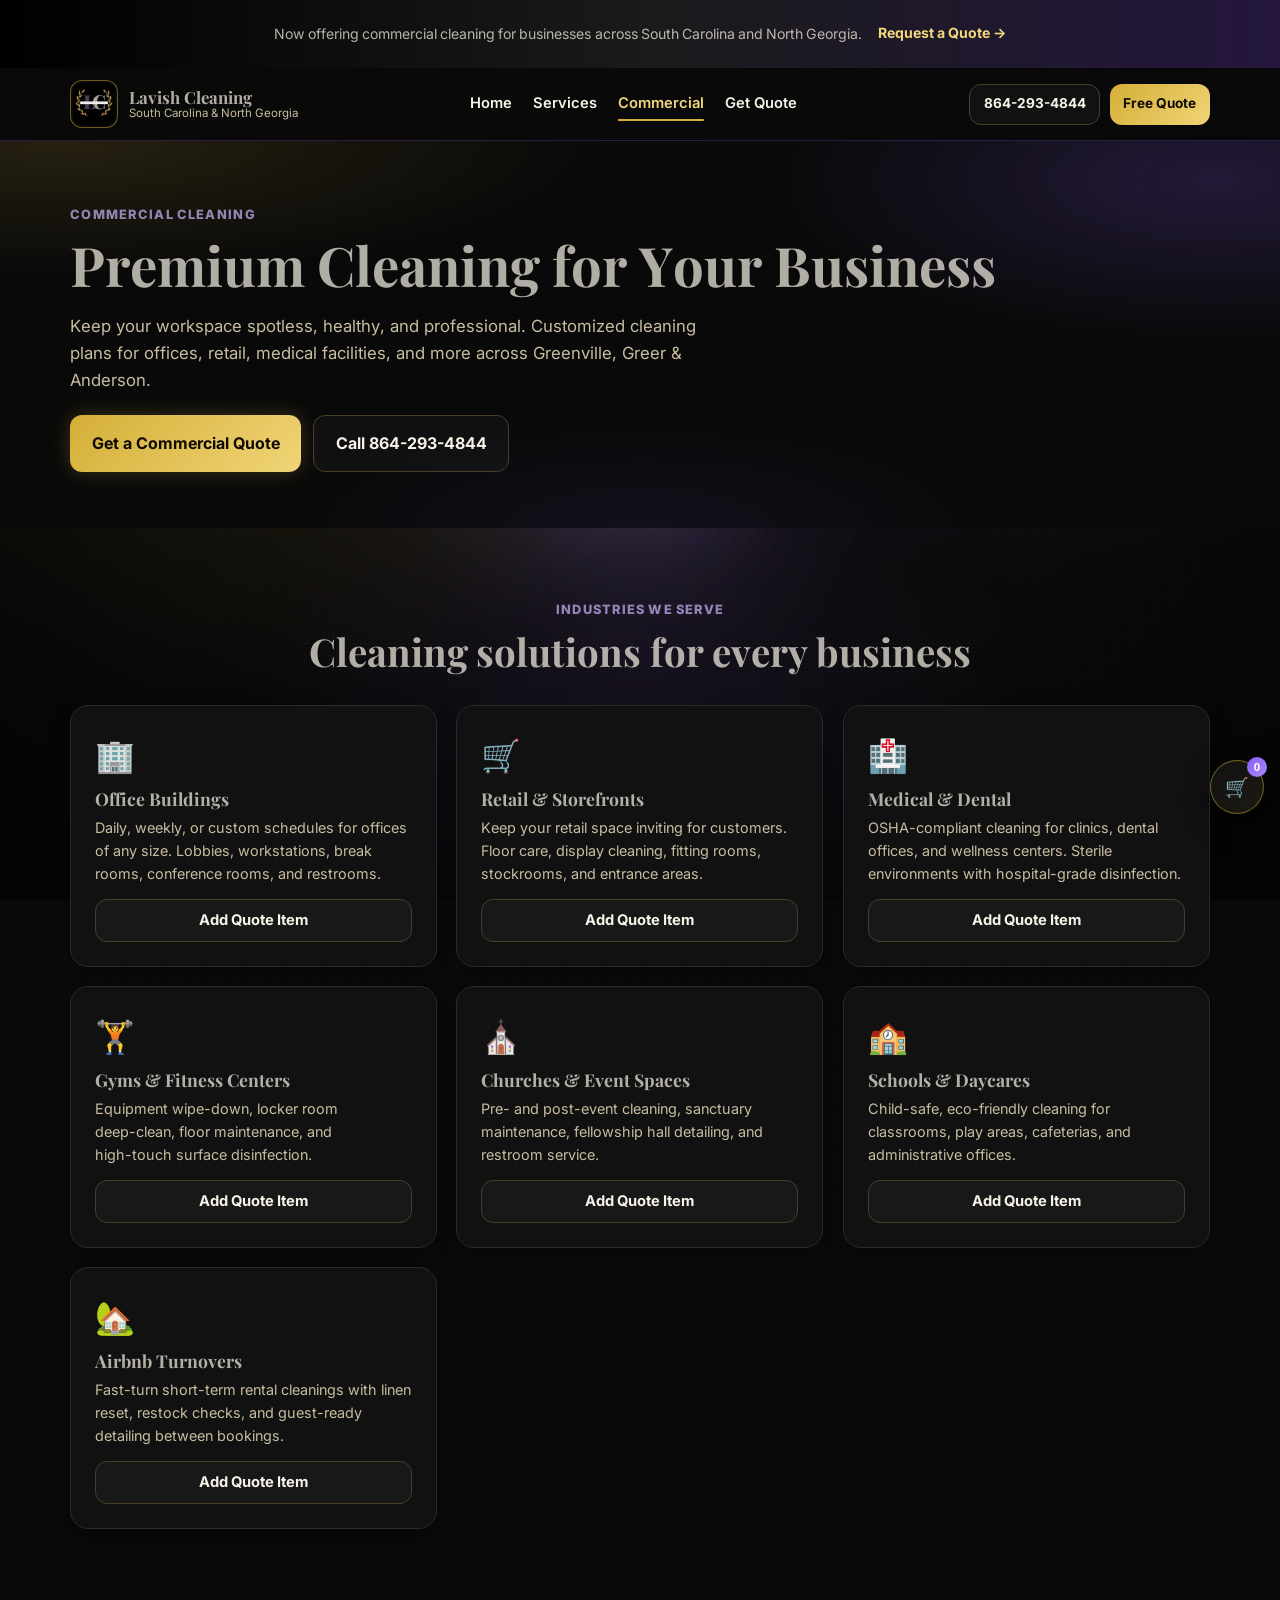
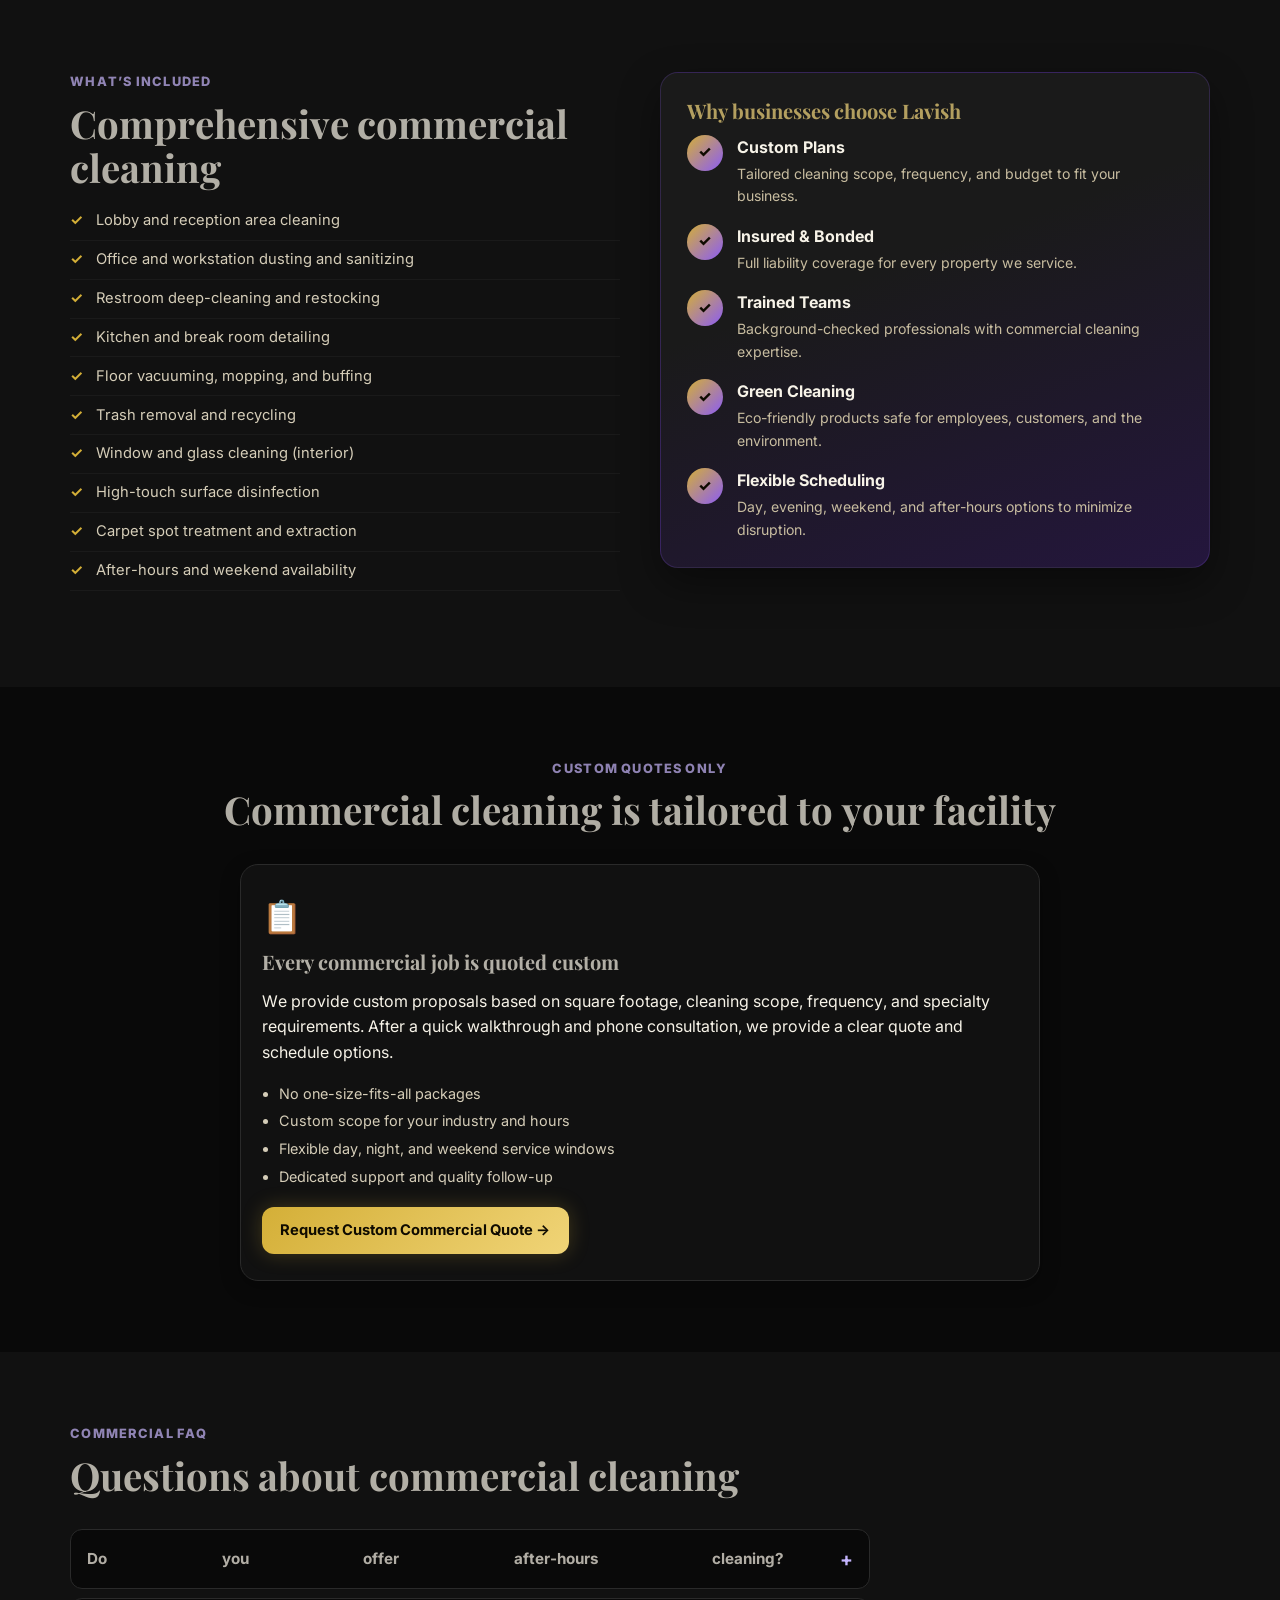
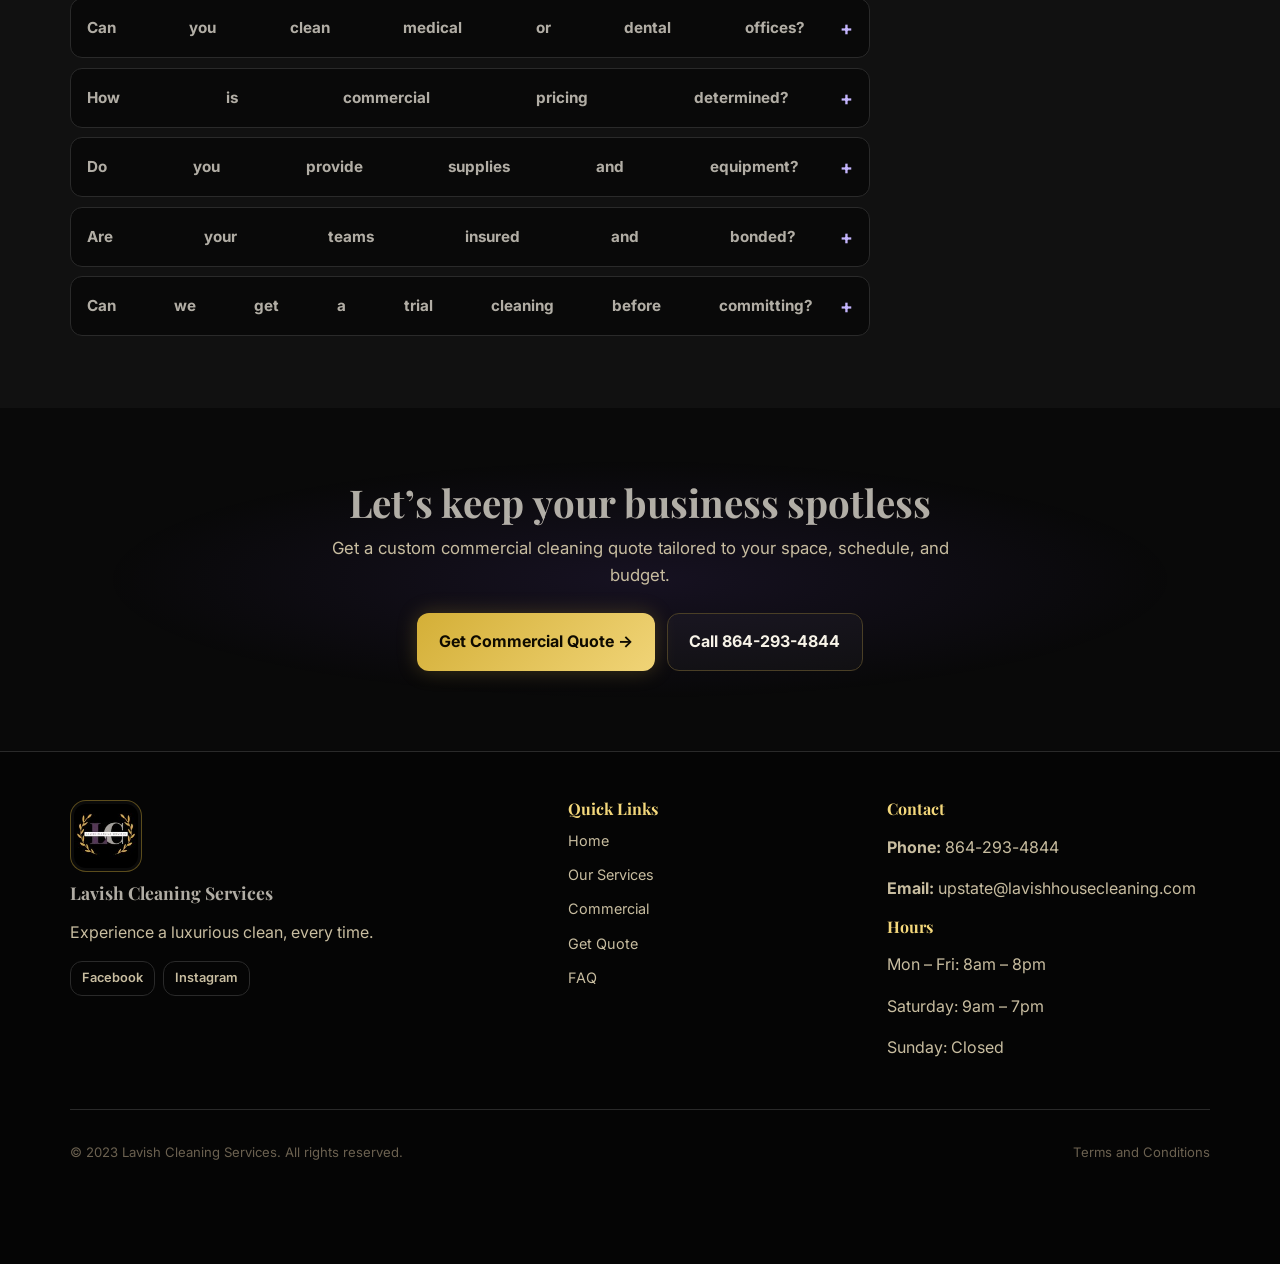
==== commercial.html @ 02593304 "Initial commit - Lavish Cleaning Services website Made-with: Cursor" ====
<!DOCTYPE html>
<html lang="en">
  <head>
    <meta charset="UTF-8" />
    <meta name="viewport" content="width=device-width, initial-scale=1.0" />
    <title>Commercial Cleaning | Lavish Cleaning Services</title>
    <meta name="description" content="Professional commercial cleaning services in South Carolina and North Georgia. Offices, retail, medical facilities, gyms, churches, and more with custom quotes." />
    <meta name="theme-color" content="#090909" />
    <link rel="preconnect" href="https://fonts.googleapis.com" />
    <link rel="preconnect" href="https://fonts.gstatic.com" crossorigin />
    <link href="https://fonts.googleapis.com/css2?family=Playfair+Display:wght@600;700;800&family=Inter:wght@400;500;600;700;800&display=swap" rel="stylesheet" />
    <link rel="stylesheet" href="./styles.css" />
  </head>
  <body>
    <!-- Announcement -->
    <div class="announcement">
      <p>Now offering <strong>commercial cleaning</strong> for businesses across South Carolina and North Georgia.</p>
      <a href="./quote.html">Request a Quote &rarr;</a>
    </div>

    <!-- Header -->
    <header class="header" id="top">
      <div class="container nav-wrap">
        <a class="brand" href="./index.html">
          <img class="brand-logo" src="./assets/logo.png" alt="Lavish Cleaning Services logo" width="48" height="48" />
          <span class="brand-text"><strong>Lavish Cleaning</strong><small>South Carolina &amp; North Georgia</small></span>
        </a>
        <nav class="nav" id="mainNav">
          <a href="./index.html">Home</a>
          <a href="./services.html">Services</a>
          <a href="./commercial.html" class="nav-active">Commercial</a>
          <a href="./quote.html">Get Quote</a>
        </nav>
        <div class="nav-cta">
          <a class="btn btn-ghost btn-sm" href="tel:+18642934844">864-293-4844</a>
          <a class="btn btn-solid btn-sm" href="./quote.html">Free Quote</a>
        </div>
        <button class="hamburger" id="hamburger" aria-label="Open menu"><span></span><span></span><span></span></button>
      </div>
    </header>

    <main>
      <!-- PAGE HERO -->
      <section class="page-hero">
        <div class="hero-bg-glow"></div>
        <div class="container reveal reveal-left">
          <p class="eyebrow">Commercial Cleaning</p>
          <h1>Premium Cleaning for Your <span class="text-gold">Business</span></h1>
          <p class="subcopy">Keep your workspace spotless, healthy, and professional. Customized cleaning plans for offices, retail, medical facilities, and more across Greenville, Greer &amp; Anderson.</p>
          <div class="hero-actions">
            <a class="btn btn-xl btn-solid btn-glow" href="./quote.html">Get a Commercial Quote</a>
            <a class="btn btn-xl btn-ghost" href="tel:+18642934844">Call 864-293-4844</a>
          </div>
        </div>
      </section>

      <!-- INDUSTRIES -->
      <section class="section">
        <div class="container">
          <div class="section-head reveal" style="text-align:center;">
            <p class="eyebrow">Industries We Serve</p>
            <h2>Cleaning solutions for every business</h2>
          </div>
          <div class="commercial-grid">
            <article class="commercial-card reveal">
              <div class="card-icon">&#127970;</div>
              <h3>Office Buildings</h3>
              <p>Daily, weekly, or custom schedules for offices of any size. Lobbies, workstations, break rooms, conference rooms, and restrooms.</p>
              <button class="btn btn-ghost cart-add-btn" type="button" data-cart-id="comm-office" data-cart-name="Commercial - Office Building Quote" data-cart-price="0">Add Quote Item</button>
            </article>
            <article class="commercial-card reveal reveal-delay-1">
              <div class="card-icon">&#128722;</div>
              <h3>Retail &amp; Storefronts</h3>
              <p>Keep your retail space inviting for customers. Floor care, display cleaning, fitting rooms, stockrooms, and entrance areas.</p>
              <button class="btn btn-ghost cart-add-btn" type="button" data-cart-id="comm-retail" data-cart-name="Commercial - Retail Storefront Quote" data-cart-price="0">Add Quote Item</button>
            </article>
            <article class="commercial-card reveal reveal-delay-2">
              <div class="card-icon">&#127973;</div>
              <h3>Medical &amp; Dental</h3>
              <p>OSHA-compliant cleaning for clinics, dental offices, and wellness centers. Sterile environments with hospital-grade disinfection.</p>
              <button class="btn btn-ghost cart-add-btn" type="button" data-cart-id="comm-medical" data-cart-name="Commercial - Medical/Dental Quote" data-cart-price="0">Add Quote Item</button>
            </article>
            <article class="commercial-card reveal">
              <div class="card-icon">&#127947;</div>
              <h3>Gyms &amp; Fitness Centers</h3>
              <p>Equipment wipe-down, locker room deep-clean, floor maintenance, and high-touch surface disinfection.</p>
              <button class="btn btn-ghost cart-add-btn" type="button" data-cart-id="comm-gym" data-cart-name="Commercial - Gym/Fitness Quote" data-cart-price="0">Add Quote Item</button>
            </article>
            <article class="commercial-card reveal reveal-delay-1">
              <div class="card-icon">&#9962;</div>
              <h3>Churches &amp; Event Spaces</h3>
              <p>Pre- and post-event cleaning, sanctuary maintenance, fellowship hall detailing, and restroom service.</p>
              <button class="btn btn-ghost cart-add-btn" type="button" data-cart-id="comm-church" data-cart-name="Commercial - Church/Event Quote" data-cart-price="0">Add Quote Item</button>
            </article>
            <article class="commercial-card reveal reveal-delay-2">
              <div class="card-icon">&#127979;</div>
              <h3>Schools &amp; Daycares</h3>
              <p>Child-safe, eco-friendly cleaning for classrooms, play areas, cafeterias, and administrative offices.</p>
              <button class="btn btn-ghost cart-add-btn" type="button" data-cart-id="comm-school" data-cart-name="Commercial - School/Daycare Quote" data-cart-price="0">Add Quote Item</button>
            </article>
            <article class="commercial-card reveal">
              <div class="card-icon">&#127969;</div>
              <h3>Airbnb Turnovers</h3>
              <p>Fast-turn short-term rental cleanings with linen reset, restock checks, and guest-ready detailing between bookings.</p>
              <button class="btn btn-ghost cart-add-btn" type="button" data-cart-id="comm-airbnb" data-cart-name="Commercial - Airbnb Turnover Quote" data-cart-price="0">Add Quote Item</button>
            </article>
          </div>
        </div>
      </section>

      <!-- WHAT'S INCLUDED -->
      <section class="section split">
        <div class="container split-grid">
          <div class="reveal reveal-left">
            <p class="eyebrow">What&rsquo;s Included</p>
            <h2>Comprehensive <span class="text-gold">commercial</span> cleaning</h2>
            <ul class="detail-list">
              <li>Lobby and reception area cleaning</li>
              <li>Office and workstation dusting and sanitizing</li>
              <li>Restroom deep-cleaning and restocking</li>
              <li>Kitchen and break room detailing</li>
              <li>Floor vacuuming, mopping, and buffing</li>
              <li>Trash removal and recycling</li>
              <li>Window and glass cleaning (interior)</li>
              <li>High-touch surface disinfection</li>
              <li>Carpet spot treatment and extraction</li>
              <li>After-hours and weekend availability</li>
            </ul>
          </div>
          <div class="panel reveal reveal-right reveal-delay-2">
            <h3>Why businesses choose Lavish</h3>
            <div class="steps">
              <div class="step">
                <span class="step-num">&#10003;</span>
                <div><strong>Custom Plans</strong><p>Tailored cleaning scope, frequency, and budget to fit your business.</p></div>
              </div>
              <div class="step">
                <span class="step-num">&#10003;</span>
                <div><strong>Insured &amp; Bonded</strong><p>Full liability coverage for every property we service.</p></div>
              </div>
              <div class="step">
                <span class="step-num">&#10003;</span>
                <div><strong>Trained Teams</strong><p>Background-checked professionals with commercial cleaning expertise.</p></div>
              </div>
              <div class="step">
                <span class="step-num">&#10003;</span>
                <div><strong>Green Cleaning</strong><p>Eco-friendly products safe for employees, customers, and the environment.</p></div>
              </div>
              <div class="step">
                <span class="step-num">&#10003;</span>
                <div><strong>Flexible Scheduling</strong><p>Day, evening, weekend, and after-hours options to minimize disruption.</p></div>
              </div>
            </div>
          </div>
        </div>
      </section>

      <!-- CUSTOM QUOTE -->
      <section class="section">
        <div class="container">
          <div class="section-head reveal" style="text-align:center;">
            <p class="eyebrow">Custom Quotes Only</p>
            <h2>Commercial cleaning is tailored to your facility</h2>
          </div>
          <div class="service-card reveal reveal-scale" style="max-width:800px; margin:0 auto;">
            <div class="card-icon">&#128203;</div>
            <h3>Every commercial job is quoted custom</h3>
            <p>
              We provide custom proposals based on square footage, cleaning scope,
              frequency, and specialty requirements. After a quick walkthrough and
              phone consultation, we provide a clear quote and schedule options.
            </p>
            <ul>
              <li>No one-size-fits-all packages</li>
              <li>Custom scope for your industry and hours</li>
              <li>Flexible day, night, and weekend service windows</li>
              <li>Dedicated support and quality follow-up</li>
            </ul>
            <a href="./quote.html" class="btn btn-solid btn-glow">Request Custom Commercial Quote &rarr;</a>
          </div>
        </div>
      </section>

      <!-- FAQ -->
      <section class="section faq">
        <div class="container">
          <div class="section-head reveal">
            <p class="eyebrow">Commercial FAQ</p>
            <h2>Questions about commercial cleaning</h2>
          </div>
          <div class="faq-list">
            <details class="reveal"><summary>Do you offer after-hours cleaning?</summary><p>Yes. We offer evening, overnight, and weekend cleaning to minimize disruption to your business operations.</p></details>
            <details class="reveal"><summary>Can you clean medical or dental offices?</summary><p>Yes. Our teams are trained in OSHA-compliant cleaning protocols and use hospital-grade disinfectants for medical environments.</p></details>
            <details class="reveal"><summary>How is commercial pricing determined?</summary><p>Pricing is based on square footage, cleaning scope, frequency, and any specialty requirements. We provide a custom quote after a brief walkthrough and phone consultation.</p></details>
            <details class="reveal"><summary>Do you provide supplies and equipment?</summary><p>Yes. We bring all cleaning supplies, equipment, and products. We can also accommodate special product requests.</p></details>
            <details class="reveal"><summary>Are your teams insured and bonded?</summary><p>Yes. All team members are fully insured, bonded, and background-checked for your protection.</p></details>
            <details class="reveal"><summary>Can we get a trial cleaning before committing?</summary><p>Absolutely. We offer a one-time trial clean so you can experience our quality before signing a recurring contract.</p></details>
          </div>
        </div>
      </section>

      <!-- CTA -->
      <section class="section section-final-cta">
        <div class="container" style="text-align:center;">
          <div class="reveal">
            <h2>Let&rsquo;s keep your business <span class="text-gold">spotless</span></h2>
            <p class="subcopy" style="margin:0 auto 1.5rem;">Get a custom commercial cleaning quote tailored to your space, schedule, and budget.</p>
            <div class="hero-actions" style="justify-content:center;">
              <a class="btn btn-xl btn-solid btn-glow" href="./quote.html">Get Commercial Quote &rarr;</a>
              <a class="btn btn-xl btn-ghost" href="tel:+18642934844">Call 864-293-4844</a>
            </div>
          </div>
        </div>
      </section>
    </main>

    <!-- FOOTER -->
    <footer class="footer">
      <div class="container footer-grid">
        <div>
          <img class="footer-logo" src="./assets/logo.png" alt="Lavish Cleaning Services logo" width="72" height="72" />
          <h3>Lavish Cleaning Services</h3>
          <p>Experience a luxurious clean, every&nbsp;time.</p>
          <div class="footer-social"><a href="#">Facebook</a><a href="#">Instagram</a></div>
        </div>
        <div>
          <h4>Quick Links</h4>
          <nav class="footer-nav">
            <a href="./index.html">Home</a><a href="./services.html">Our Services</a><a href="./commercial.html">Commercial</a><a href="./quote.html">Get Quote</a><a href="./services.html#faq">FAQ</a>
          </nav>
        </div>
        <div>
          <h4>Contact</h4>
          <p><strong>Phone:</strong> <a href="tel:+18642934844">864-293-4844</a></p>
          <p><strong>Email:</strong> <a href="mailto:upstate@lavishhousecleaning.com">upstate@lavishhousecleaning.com</a></p>
          <h4>Hours</h4>
          <p>Mon &ndash; Fri: 8am &ndash; 8pm</p><p>Saturday: 9am &ndash; 7pm</p><p>Sunday: Closed</p>
        </div>
      </div>
      <div class="container footer-bottom">
        <p>&copy; 2023 Lavish Cleaning Services. All rights&nbsp;reserved.</p>
        <a href="#">Terms and Conditions</a>
      </div>
    </footer>

    <div class="mobile-cta">
      <a href="tel:+18642934844">&#128222; Call</a>
      <a href="./quote.html">Get Quote</a>
      <a href="./services.html">Services</a>
    </div>

    <script src="./script.js"></script>
  </body>
</html>
---- styles.css ----
/* ================================================
   LAVISH CLEANING SERVICES — Black / Gold / Purple
   ================================================ */

:root {
  --bg: #090909;
  --text: #f7f3e8;
  --muted: #c8bda0;
  --brand: #d4af37;
  --brand-dark: #b58f1f;
  --brand-light: #f3d77b;
  --purple: #8b5cf6;
  --purple-soft: #c4b5fd;
  --purple-deep: #24163d;
  --surface: #111111;
  --surface-2: #191919;
  --line: #2a2a2a;
  --success: #5bc27c;
  --radius: 18px;
  --radius-sm: 12px;
  --shadow: 0 16px 40px rgba(0, 0, 0, 0.4);
  --shadow-sm: 0 6px 20px rgba(0, 0, 0, 0.3);
  --font-display: "Playfair Display", Georgia, serif;
  --font-body: "Inter", "Segoe UI", Roboto, Arial, sans-serif;
  --transition: 0.35s cubic-bezier(0.25, 0.46, 0.45, 0.94);
}

/* ---- RESET ---- */
*, *::before, *::after { box-sizing: border-box; }
html { scroll-behavior: smooth; }
body { margin: 0; background: var(--bg); color: var(--text); font-family: var(--font-body); line-height: 1.6; overflow-x: hidden; }
a { color: inherit; text-decoration: none; }
img { max-width: 100%; display: block; }
ul, ol { margin: 0; }

.container { width: min(1140px, calc(100% - 2rem)); margin: 0 auto; }

/* ---- TYPOGRAPHY ---- */
h1, h2, h3, h4 { font-family: var(--font-display); line-height: 1.15; margin: 0 0 0.7rem; }
h1 { font-size: clamp(2rem, 4.5vw, 3.4rem); }
h2 { font-size: clamp(1.6rem, 3vw, 2.4rem); }
h3 { font-size: 1.25rem; }
h4 { font-size: 1rem; color: var(--brand-light); margin-bottom: 0.5rem; }
.text-gold { color: var(--brand); }

.eyebrow {
  text-transform: uppercase;
  letter-spacing: 0.1em;
  color: var(--purple-soft);
  font-family: var(--font-body);
  font-size: 0.8rem;
  font-weight: 800;
  margin: 0 0 0.5rem;
}

.subcopy { color: var(--muted); max-width: 58ch; margin-bottom: 1.3rem; font-size: 1.05rem; }

/* ---- PREMIUM LETTER HOVER GLOW ---- */
.glow-word { display: inline; white-space: nowrap; }
.glow-letter {
  --g: 0;
  display: inline-block;
  vertical-align: baseline;
  opacity: calc(0.84 + (var(--g) * 0.22));
  transform: translateY(calc(var(--g) * -2px)) scale(calc(1 + (var(--g) * 0.04)));
  color: color-mix(in srgb, currentColor calc(82% - (var(--g) * 18%)), var(--brand-light) calc(var(--g) * 62%));
  text-shadow:
    0 0 calc(var(--g) * 14px) rgba(243, 215, 123, calc(0.12 + (var(--g) * 0.3))),
    0 0 calc(var(--g) * 26px) rgba(139, 92, 246, calc(0.04 + (var(--g) * 0.18)));
  transition: transform .025s linear, opacity .025s linear, text-shadow .03s linear, color .03s linear;
  will-change: transform, opacity, color;
}
.glow-letter-space { width: 0.22em; min-width: 0.14em; display: inline-block; }
[data-glow-ready="1"] { overflow-wrap: break-word; word-break: normal; }

/* ---- TEXT HOVER COLOR SWEEP (Cntrl-X style) ---- */
.text-hover-fade {
  transition: color .06s ease, text-shadow .06s ease;
}
.text-fade-word { display: inline; white-space: nowrap; }
.text-fade-letter {
  display: inline-block;
  transition: color .06s ease, text-shadow .06s ease;
  transition-delay: calc(var(--letter-index, 0) * 0.005s);
}
.text-hover-fade:hover,
.text-hover-fade:hover .text-fade-letter,
.text-hover-fade:hover .glow-letter {
  color: var(--brand-light);
  text-shadow: 0 0 14px rgba(243, 215, 123, 0.3);
}

/* ---- SCROLL REVEAL — OFF+BRAND SLIDING STYLE ---- */
.reveal {
  opacity: 1;
  transform: none;
  transition:
    opacity 0.9s cubic-bezier(0.16, 1, 0.3, 1),
    transform 0.9s cubic-bezier(0.16, 1, 0.3, 1),
    filter 0.9s cubic-bezier(0.16, 1, 0.3, 1);
}
body.anim-ready .reveal {
  opacity: 0;
  transform: translateY(60px);
  filter: blur(4px);
}
body.anim-ready .reveal.visible {
  opacity: 1;
  transform: none;
  filter: blur(0);
}

body.anim-ready .reveal-left {
  transform: translateX(-80px) translateY(0);
}
body.anim-ready .reveal-left.visible {
  transform: none;
}

body.anim-ready .reveal-right {
  transform: translateX(80px) translateY(0);
}
body.anim-ready .reveal-right.visible {
  transform: none;
}

body.anim-ready .reveal-scale {
  transform: scale(0.88);
}
body.anim-ready .reveal-scale.visible {
  transform: none;
}

body.anim-ready .reveal-clip {
  clip-path: inset(0 100% 0 0);
  transform: none;
  opacity: 1;
  filter: none;
}
body.anim-ready .reveal-clip.visible {
  clip-path: inset(0 0 0 0);
}

.reveal-delay-1 { transition-delay: 0.12s; }
.reveal-delay-2 { transition-delay: 0.24s; }
.reveal-delay-3 { transition-delay: 0.36s; }
.reveal-delay-4 { transition-delay: 0.48s; }
.reveal-delay-5 { transition-delay: 0.6s; }

/* ---- CINEMATIC LOADING + TRANSITION ---- */
body.site-loading {
  overflow: hidden;
}

.site-loading-overlay,
.site-transition-overlay {
  position: fixed;
  inset: 0;
  z-index: 120;
  background:
    radial-gradient(circle at 20% 20%, rgba(212, 175, 55, 0.18), transparent 45%),
    radial-gradient(circle at 80% 10%, rgba(139, 92, 246, 0.22), transparent 45%),
    #060606;
  display: grid;
  place-items: center;
  opacity: 1;
  transition: opacity 0.5s ease, transform 0.5s ease;
}

.logo-morph-overlay {
  position: fixed;
  inset: 0;
  z-index: 130;
  pointer-events: none;
  background:
    radial-gradient(circle at 50% 45%, rgba(212, 175, 55, 0.16), transparent 44%),
    radial-gradient(circle at 52% 53%, rgba(139, 92, 246, 0.16), transparent 52%);
  opacity: 1;
  transition: opacity 0.4s ease;
}

.logo-morph-overlay.is-done {
  opacity: 0;
}

.logo-morph-logo {
  position: fixed;
  left: 50%;
  top: 50%;
  width: 130px;
  height: 130px;
  border-radius: 20px;
  border: 1px solid rgba(212, 175, 55, 0.65);
  background: #070707;
  box-shadow:
    0 0 0 1px rgba(196, 181, 253, 0.18),
    0 22px 60px rgba(0, 0, 0, 0.65),
    0 0 36px rgba(212, 175, 55, 0.32);
  transform: translate(-50%, -50%) scale(1.55) rotate(-14deg);
  transition:
    left 0.9s cubic-bezier(0.2, 0.8, 0.2, 1),
    top 0.9s cubic-bezier(0.2, 0.8, 0.2, 1),
    width 0.9s cubic-bezier(0.2, 0.8, 0.2, 1),
    height 0.9s cubic-bezier(0.2, 0.8, 0.2, 1),
    border-radius 0.9s cubic-bezier(0.2, 0.8, 0.2, 1),
    transform 0.9s cubic-bezier(0.2, 0.8, 0.2, 1),
    box-shadow 0.9s ease;
}

.logo-morph-logo.is-morphing {
  transform: translate(-50%, -50%) scale(1) rotate(0deg);
  box-shadow: 0 4px 16px rgba(0, 0, 0, 0.35);
}

.site-loading-overlay.is-fading,
.site-transition-overlay.is-fading {
  opacity: 0;
  transform: scale(1.02);
}

.site-loader-card {
  width: min(520px, calc(100% - 2rem));
  padding: 1.4rem;
  border: 1px solid rgba(212, 175, 55, 0.3);
  border-radius: 16px;
  background: rgba(12, 12, 12, 0.8);
  box-shadow: 0 16px 40px rgba(0, 0, 0, 0.5);
  text-align: center;
}

.site-loader-title {
  margin: 0 0 0.45rem;
  font-family: var(--font-display);
  color: var(--brand-light);
  font-size: clamp(1.35rem, 3.5vw, 2rem);
}

.site-loader-sub {
  margin: 0 0 0.9rem;
  color: var(--muted);
  font-size: 0.9rem;
}

.site-loader-bar {
  width: 100%;
  height: 7px;
  border-radius: 999px;
  background: rgba(255, 255, 255, 0.08);
  overflow: hidden;
}

.site-loader-fill {
  width: 36%;
  height: 100%;
  border-radius: 999px;
  background: linear-gradient(90deg, var(--brand), var(--purple-soft), var(--brand));
  background-size: 200% 100%;
  animation: site-loader-run 1.2s linear infinite;
}

@keyframes site-loader-run {
  0% { transform: translateX(-40%); background-position: 0% 0; }
  100% { transform: translateX(220%); background-position: 100% 0; }
}

/* ---- SHIMMER EFFECT ---- */
@keyframes shimmer {
  0% { background-position: -200% 0; }
  100% { background-position: 200% 0; }
}

/* ---- ANNOUNCEMENT BAR ---- */
.announcement {
  background: linear-gradient(90deg, #000, #1a1a1a 50%, var(--purple-deep));
  color: var(--text);
  display: flex; align-items: center; justify-content: center; gap: 1rem;
  text-align: center; padding: 0.55rem 1rem; font-size: 0.88rem;
}
.announcement a {
  color: var(--brand-light);
  font-weight: 700;
  border-bottom: 1px solid transparent;
  transition: border-color 0.2s;
}
.announcement a:hover { border-color: var(--brand-light); }

/* ---- HEADER / NAV ---- */
.header {
  position: sticky; top: 0; z-index: 50;
  background: rgba(9, 9, 9, 0.92);
  backdrop-filter: blur(14px);
  border-bottom: 1px solid rgba(139, 92, 246, 0.25);
  transition: box-shadow 0.3s;
}
.header.scrolled { box-shadow: 0 4px 30px rgba(0, 0, 0, 0.5); }

.nav-wrap {
  min-height: 72px;
  display: flex; align-items: center; justify-content: space-between; gap: 1rem;
}

.brand { display: flex; align-items: center; gap: 0.7rem; }
.brand-logo {
  width: 48px; height: 48px; border-radius: 12px; object-fit: cover;
  border: 1px solid rgba(212, 175, 55, 0.5); background: #0a0a0a; padding: 2px;
  transition: transform 0.3s, box-shadow 0.3s;
}
.brand:hover .brand-logo {
  transform: scale(1.05);
  box-shadow: 0 0 16px rgba(212, 175, 55, 0.35);
}
.brand-text { display: grid; line-height: 1.15; }
.brand-text strong { font-family: var(--font-display); font-size: 1.05rem; }
.brand-text small { color: var(--muted); font-size: 0.72rem; }

.nav { display: flex; gap: 1.3rem; font-weight: 600; font-size: 0.92rem; }
.nav a { position: relative; padding: 0.2rem 0; }
.nav a::after {
  content: ""; position: absolute; bottom: -2px; left: 0; width: 0; height: 2px;
  background: var(--purple); border-radius: 2px; transition: width 0.3s;
}
.nav a:hover { color: var(--purple-soft); }
.nav a:hover::after { width: 100%; }

.nav-cta { display: flex; gap: 0.6rem; }

.hamburger {
  display: none; background: none; border: none; cursor: pointer;
  width: 32px; height: 24px; position: relative; z-index: 60;
}
.hamburger span {
  display: block; width: 100%; height: 2px; background: var(--text);
  border-radius: 2px; position: absolute; left: 0; transition: 0.3s;
}
.hamburger span:nth-child(1) { top: 0; }
.hamburger span:nth-child(2) { top: 50%; transform: translateY(-50%); }
.hamburger span:nth-child(3) { bottom: 0; }
.hamburger.active span:nth-child(1) { top: 50%; transform: translateY(-50%) rotate(45deg); }
.hamburger.active span:nth-child(2) { opacity: 0; }
.hamburger.active span:nth-child(3) { bottom: 50%; transform: translateY(50%) rotate(-45deg); }

/* ---- BUTTONS ---- */
.btn {
  border: 1px solid transparent; border-radius: var(--radius-sm);
  padding: 0.72rem 1.15rem; display: inline-flex; align-items: center; justify-content: center;
  font-weight: 700; font-size: 0.92rem; transition: var(--transition); cursor: pointer;
  font-family: var(--font-body);
}
.btn:hover { transform: translateY(-2px); }
.btn:active { transform: translateY(0); }

.btn-solid {
  background: linear-gradient(135deg, var(--brand), #f0d477);
  color: #0f0b00;
  border: none;
}
.btn-solid:hover {
  background: linear-gradient(135deg, var(--brand-dark), var(--brand));
  box-shadow: 0 6px 24px rgba(212, 175, 55, 0.35);
}

.btn-ghost {
  border-color: #4a3f26;
  color: var(--text);
  background: rgba(255, 255, 255, 0.03);
}
.btn-ghost:hover {
  border-color: var(--purple);
  box-shadow: 0 0 0 3px rgba(139, 92, 246, 0.18);
  background: rgba(139, 92, 246, 0.06);
}

.btn-glow {
  box-shadow: 0 0 20px rgba(212, 175, 55, 0.25);
}
.btn-glow:hover {
  box-shadow: 0 0 32px rgba(212, 175, 55, 0.45);
}

.btn-sm { padding: 0.55rem 0.85rem; font-size: 0.85rem; }
.btn-xl { padding: 0.95rem 1.35rem; font-size: 1rem; }
.btn-lg { padding: 1rem 1.5rem; font-size: 1.05rem; }
.btn-block { width: 100%; }

/* ---- HERO ---- */
.hero {
  position: relative; padding: 5rem 0 3rem;
  background: var(--bg);
  overflow: hidden;
}
.hero-bg-glow {
  position: absolute; inset: 0; pointer-events: none;
  background:
    radial-gradient(ellipse 60% 50% at 5% 0%, rgba(212, 175, 55, 0.14) 0, transparent 70%),
    radial-gradient(ellipse 50% 60% at 95% 10%, rgba(139, 92, 246, 0.2) 0, transparent 70%),
    radial-gradient(ellipse 40% 40% at 50% 100%, rgba(139, 92, 246, 0.08) 0, transparent 70%);
}
.hero-grid {
  position: relative; z-index: 2;
  display: grid; grid-template-columns: 1.15fr 0.85fr; gap: 2rem; align-items: center;
}
.hero-actions { display: flex; gap: 0.75rem; flex-wrap: wrap; margin-bottom: 0.5rem; }

.hero-points {
  list-style: none; padding: 0; margin: 1.2rem 0 0;
  display: grid; grid-template-columns: 1fr 1fr; gap: 0.4rem 1.5rem;
}
.hero-points li {
  display: flex; align-items: center; gap: 0.45rem;
  color: #ddd5c0; font-size: 0.92rem;
}
.check-icon {
  color: var(--brand); font-weight: 700;
}

/* Hero card */
.hero-card {
  --rx: 0deg; --ry: 0deg; --lift: 0px; --sc: 1; --shine-x: 50%; --shine-y: 50%;
  background: rgba(17, 17, 17, 0.7);
  border: 1px solid rgba(139, 92, 246, 0.2);
  backdrop-filter: blur(12px);
  box-shadow: var(--shadow), 0 0 60px rgba(139, 92, 246, 0.08);
  border-radius: var(--radius); padding: 1.6rem;
  transform: perspective(1200px) translateY(var(--lift)) rotateX(var(--rx)) rotateY(var(--ry)) scale(var(--sc));
  transform-style: preserve-3d; will-change: transform;
  transition: transform .18s cubic-bezier(.2,.9,.2,1), box-shadow .25s ease, border-color .25s ease;
  position: relative; overflow: hidden;
}
.hero-card::after {
  content: ""; position: absolute; inset: -35%; pointer-events: none; opacity: 0;
  background: radial-gradient(circle at var(--shine-x) var(--shine-y), rgba(139,92,246,.14), rgba(243,215,123,.08) 28%, transparent 56%);
  transition: opacity .24s ease;
}
.hero-card:hover::after { opacity: 1; }
.hero-card:hover { --lift: -4px; --sc: 1.008; }
.hero-card h2 { font-size: 1.3rem; }
.hero-card p { color: var(--muted); margin: 0 0 1rem; }

.trust-grid {
  margin-top: 1.2rem; display: grid; grid-template-columns: 1fr 1fr; gap: 0.55rem;
}
.trust-grid article {
  --rx: 0deg; --ry: 0deg; --lift: 0px; --sc: 1; --shine-x: 50%; --shine-y: 50%;
  border-radius: var(--radius-sm); background: rgba(255, 255, 255, 0.04);
  border: 1px solid var(--line); padding: 0.7rem; text-align: center;
  transition: transform .18s cubic-bezier(.2,.9,.2,1), box-shadow .25s ease, border-color .25s ease;
  transform: perspective(1200px) translateY(var(--lift)) rotateX(var(--rx)) rotateY(var(--ry)) scale(var(--sc));
  transform-style: preserve-3d; will-change: transform;
  position: relative; overflow: hidden;
}
.trust-grid article::after {
  content: ""; position: absolute; inset: -35%; pointer-events: none; opacity: 0;
  background: radial-gradient(circle at var(--shine-x) var(--shine-y), rgba(212,175,55,.1), transparent 48%);
  transition: opacity .24s ease;
}
.trust-grid article:hover::after { opacity: 1; }
.trust-grid article:hover {
  --lift: -2px; --sc: 1.01;
  border-color: rgba(212, 175, 55, 0.4);
}
.trust-grid strong { display: block; font-size: 1.15rem; color: var(--brand-light); }
.trust-grid small { font-size: 0.7em; color: var(--muted); }
.trust-grid span { font-size: 0.82rem; color: var(--muted); }

/* Scroll hint */
.hero-scroll-hint {
  text-align: center; padding-top: 1.5rem;
  position: relative; z-index: 2;
}
@keyframes bounce-down {
  0%, 100% { transform: translateY(0); opacity: 0.6; }
  50% { transform: translateY(8px); opacity: 1; }
}
.scroll-arrow {
  display: inline-block; width: 24px; height: 24px;
  border-right: 2px solid var(--purple-soft); border-bottom: 2px solid var(--purple-soft);
  transform: rotate(45deg); animation: bounce-down 2s infinite;
}

/* ---- TRUST STRIP ---- */
.logo-strip {
  padding: 0.75rem 0; text-align: center; color: var(--muted);
  border-top: 1px solid var(--line); border-bottom: 1px solid var(--line);
  background: var(--surface); font-weight: 600; font-size: 0.9rem;
}
.logo-strip strong { color: var(--brand-light); }

/* ---- SECTIONS ---- */
.section { padding: 4.5rem 0; }
.section-head { margin-bottom: 2rem; }

/* ---- SERVICE CARDS ---- */
.card-grid {
  display: grid; grid-template-columns: repeat(3, minmax(0, 1fr)); gap: 1.2rem;
}
.service-card {
  --rx: 0deg; --ry: 0deg; --lift: 0px; --sc: 1; --shine-x: 50%; --shine-y: 50%;
  position: relative;
  background: var(--surface); border: 1px solid var(--line);
  border-radius: var(--radius); box-shadow: var(--shadow-sm);
  padding: 1.6rem 1.3rem;
  transition: transform .18s cubic-bezier(.2,.9,.2,1), box-shadow .25s ease, border-color .25s ease;
  overflow: hidden;
  transform: perspective(1200px) translateY(var(--lift)) rotateX(var(--rx)) rotateY(var(--ry)) scale(var(--sc));
  transform-style: preserve-3d; will-change: transform, box-shadow;
}
.service-card::before {
  content: ""; position: absolute; top: 0; left: 0; right: 0; height: 3px;
  background: linear-gradient(90deg, var(--brand), var(--purple));
  opacity: 0; transition: opacity 0.3s;
}
.service-card::after {
  content: ""; position: absolute; inset: -35%; pointer-events: none; opacity: 0;
  background: radial-gradient(circle at var(--shine-x) var(--shine-y), rgba(243,215,123,.16), rgba(196,181,253,.08) 22%, transparent 58%);
  transition: opacity .24s ease;
}
.service-card:hover::before { opacity: 1; }
.service-card:hover::after { opacity: 1; }
.service-card:hover {
  --lift: -6px; --sc: 1.014;
  border-color: rgba(139, 92, 246, 0.3);
  box-shadow: var(--shadow), 0 0 40px rgba(139, 92, 246, 0.1);
}

.card-badge {
  position: absolute; top: 1rem; right: -2rem;
  background: linear-gradient(135deg, var(--purple), #a78bfa);
  color: #fff; font-size: 0.72rem; font-weight: 800; text-transform: uppercase;
  padding: 0.3rem 2.5rem; transform: rotate(35deg);
  letter-spacing: 0.06em;
}

.card-icon { font-size: 2rem; margin-bottom: 0.5rem; }
.card-tagline { color: var(--muted); font-size: 0.88rem; margin: 0 0 0.4rem; font-style: italic; }

.price { font-size: 0.95rem; font-weight: 700; margin-bottom: 0.6rem; color: var(--muted); }
.price-value { font-size: 1.4rem; color: var(--brand-light); }

.service-card ul { padding-left: 1.1rem; margin: 0.6rem 0 1.2rem; }
.service-card li { margin-bottom: 0.3rem; color: #d5cdb8; font-size: 0.9rem; }

.featured {
  border-color: rgba(212, 175, 55, 0.4);
  box-shadow: var(--shadow), 0 0 0 1px rgba(139, 92, 246, 0.2);
}

/* ---- SPLIT / WHY US ---- */
.split { background: var(--surface); }
.split-grid {
  display: grid; grid-template-columns: 1fr 1fr; gap: 2.5rem; align-items: start;
}

.usp-grid { display: grid; gap: 1rem; margin-top: 1rem; }
.usp {
  display: flex; gap: 0.8rem; align-items: flex-start;
  padding: 0.8rem; border-radius: var(--radius-sm);
  background: rgba(255, 255, 255, 0.02); border: 1px solid transparent;
  transition: var(--transition);
}
.usp:hover {
  border-color: rgba(139, 92, 246, 0.25);
  background: rgba(139, 92, 246, 0.04);
}
.usp-icon { font-size: 1.5rem; flex-shrink: 0; margin-top: 0.15rem; }
.usp strong { display: block; color: var(--brand-light); margin-bottom: 0.15rem; font-family: var(--font-body); }
.usp p { margin: 0; color: var(--muted); font-size: 0.88rem; }

/* Panel */
.panel {
  border-radius: var(--radius);
  background: linear-gradient(160deg, #1a1a1a 40%, var(--purple-deep));
  border: 1px solid rgba(139, 92, 246, 0.2);
  padding: 1.6rem; box-shadow: var(--shadow);
}
.panel h3 { color: var(--brand-light); }

.steps { display: grid; gap: 1rem; margin-top: 0.8rem; }
.step {
  display: flex; gap: 0.9rem; align-items: flex-start;
}
.step-num {
  flex-shrink: 0; width: 36px; height: 36px; border-radius: 50%;
  display: grid; place-items: center;
  background: linear-gradient(135deg, var(--brand), var(--purple));
  color: #0f0b00; font-weight: 800; font-size: 0.95rem;
}
.step strong { display: block; margin-bottom: 0.15rem; }
.step p { margin: 0; color: var(--muted); font-size: 0.88rem; }

/* ---- REVIEWS ---- */
.review-grid {
  display: grid; grid-template-columns: repeat(3, minmax(0, 1fr)); gap: 1.2rem;
}
blockquote {
  --rx: 0deg; --ry: 0deg; --lift: 0px; --sc: 1; --shine-x: 50%; --shine-y: 50%;
  margin: 0; padding: 1.5rem; border: 1px solid var(--line);
  border-radius: var(--radius); background: var(--surface);
  box-shadow: var(--shadow-sm);
  transition: transform .18s cubic-bezier(.2,.9,.2,1), box-shadow .25s ease, border-color .25s ease;
  display: flex; flex-direction: column;
  transform: perspective(1200px) translateY(var(--lift)) rotateX(var(--rx)) rotateY(var(--ry)) scale(var(--sc));
  transform-style: preserve-3d; will-change: transform, box-shadow;
  position: relative; overflow: hidden;
}
blockquote::after {
  content: ""; position: absolute; inset: -35%; pointer-events: none; opacity: 0;
  background: radial-gradient(circle at var(--shine-x) var(--shine-y), rgba(243,215,123,.12), rgba(196,181,253,.06) 24%, transparent 56%);
  transition: opacity .24s ease;
}
blockquote:hover::after { opacity: 1; }
blockquote:hover {
  --lift: -4px; --sc: 1.01;
  border-color: rgba(212, 175, 55, 0.35);
  box-shadow: var(--shadow);
}
blockquote p { flex: 1; color: #ddd5c0; font-size: 0.93rem; }
blockquote cite {
  margin-top: 0.9rem; display: block; color: var(--brand);
  font-style: normal; font-weight: 700; font-family: var(--font-display);
}
.stars { color: var(--brand); font-size: 1.1rem; letter-spacing: 0.08em; margin-bottom: 0.6rem; }

/* ---- QUOTE SECTION ---- */
.section-quote {
  background:
    radial-gradient(ellipse 50% 40% at 0% 50%, rgba(139, 92, 246, 0.1) 0, transparent 70%),
    radial-gradient(ellipse 50% 40% at 100% 50%, rgba(212, 175, 55, 0.08) 0, transparent 70%);
}
.quote-grid {
  display: grid; grid-template-columns: 0.9fr 1.1fr; gap: 2rem; align-items: start;
}

.contact-block { display: grid; gap: 0.9rem; margin: 1.5rem 0; }
.contact-item {
  display: flex; gap: 0.7rem; align-items: flex-start;
  padding: 0.7rem; border-radius: var(--radius-sm);
  background: rgba(255, 255, 255, 0.02); border: 1px solid var(--line);
  transition: var(--transition);
}
.contact-item:hover { border-color: rgba(212, 175, 55, 0.3); }
.contact-icon { font-size: 1.3rem; flex-shrink: 0; }
.contact-item strong { display: block; color: var(--brand-light); font-size: 0.85rem; font-family: var(--font-body); }
.contact-item a, .contact-item span { color: var(--muted); font-size: 0.88rem; }
.contact-item a:hover { color: var(--brand-light); }

.social-links { display: flex; gap: 0.6rem; }
.social-link {
  padding: 0.45rem 0.8rem; border-radius: var(--radius-sm);
  border: 1px solid var(--line); font-size: 0.82rem; font-weight: 600;
  transition: var(--transition);
}
.social-link:hover {
  border-color: var(--purple); color: var(--purple-soft);
  background: rgba(139, 92, 246, 0.08);
}

/* Quote form */
.quote-form {
  --rx: 0deg; --ry: 0deg; --lift: 0px; --sc: 1; --shine-x: 50%; --shine-y: 50%;
  background: rgba(17, 17, 17, 0.8); border: 1px solid var(--line);
  border-radius: var(--radius); box-shadow: var(--shadow);
  padding: 1.8rem; backdrop-filter: blur(8px);
  transform: perspective(1200px) translateY(var(--lift)) rotateX(var(--rx)) rotateY(var(--ry)) scale(var(--sc));
  transform-style: preserve-3d; will-change: transform;
  transition: transform .18s cubic-bezier(.2,.9,.2,1), box-shadow .25s ease, border-color .25s ease;
  position: relative; overflow: hidden;
}
.quote-form::after {
  content: ""; position: absolute; inset: -35%; pointer-events: none; opacity: 0;
  background: radial-gradient(circle at var(--shine-x) var(--shine-y), rgba(243,215,123,.1), transparent 50%);
  transition: opacity .24s ease;
}
.quote-form:hover::after { opacity: 1; }
.quote-form h3 { color: var(--brand-light); margin-bottom: 1rem; }

.field-row {
  display: grid; grid-template-columns: 1fr 1fr; gap: 0.7rem;
}
.field-row-3 { grid-template-columns: 1fr 1fr 1fr; }

label {
  display: grid; gap: 0.3rem; margin-bottom: 0.7rem;
  font-weight: 600; font-size: 0.88rem; color: #d8cdb2;
}

input, select, textarea {
  border: 1px solid #2e2818; border-radius: 10px;
  min-height: 44px; padding: 0.6rem 0.75rem;
  font: inherit; font-size: 0.92rem; color: var(--text); background: rgba(15, 15, 15, 0.8);
  transition: border-color 0.2s, box-shadow 0.2s;
}
textarea { min-height: 80px; resize: vertical; }
input:focus, select:focus, textarea:focus {
  outline: none;
  border-color: var(--purple);
  box-shadow: 0 0 0 3px rgba(139, 92, 246, 0.2);
}

.addons-fieldset {
  border: 1px solid var(--line); border-radius: var(--radius-sm);
  padding: 0.8rem 1rem; margin: 0 0 0.7rem;
}
.addons-fieldset legend {
  color: var(--brand-light); font-weight: 700; font-size: 0.88rem;
  padding: 0 0.3rem;
}
.addon-grid { display: grid; grid-template-columns: 1fr 1fr; gap: 0.3rem; }
.addon-label {
  display: flex; align-items: center; gap: 0.4rem;
  font-weight: 500; font-size: 0.84rem; color: var(--muted);
  cursor: pointer; padding: 0.3rem 0; margin: 0;
}
.addon-label input[type="checkbox"] {
  min-height: auto; width: 16px; height: 16px; accent-color: var(--purple);
}

/* Estimate box */
.estimate {
  border: 1px solid rgba(139, 92, 246, 0.3);
  background: linear-gradient(135deg, rgba(36, 22, 61, 0.5), rgba(18, 14, 8, 0.6));
  border-radius: var(--radius-sm); padding: 1rem; margin-bottom: 0.8rem;
  transition: var(--transition);
}
.estimate-header {
  font-weight: 700; font-size: 0.82rem; color: var(--purple-soft);
  text-transform: uppercase; letter-spacing: 0.06em; margin-bottom: 0.6rem;
}
.estimate-breakdown {
  display: grid; gap: 0.25rem; margin-bottom: 0.7rem;
  font-size: 0.84rem; color: var(--muted);
}
.estimate-breakdown .line-item {
  display: flex; justify-content: space-between; padding: 0.15rem 0;
  border-bottom: 1px solid rgba(255, 255, 255, 0.04);
}
.estimate-breakdown .line-item:last-child { border-bottom: none; }
.estimate-breakdown .line-item span:last-child { color: var(--text); font-weight: 600; }

.estimate-total {
  display: flex; justify-content: space-between; align-items: center;
  padding-top: 0.5rem; border-top: 1px solid rgba(139, 92, 246, 0.2);
}
.estimate-total span { font-weight: 700; color: var(--purple-soft); font-size: 0.88rem; }
.estimate-total strong {
  font-size: 1.4rem; color: var(--brand-light);
  background: linear-gradient(135deg, var(--brand-light), var(--purple-soft));
  -webkit-background-clip: text; -webkit-text-fill-color: transparent;
  background-clip: text;
}

.microcopy { margin: 0.6rem 0 0; color: #9a8e74; font-size: 0.8rem; }
.form-message { min-height: 1.2rem; font-weight: 700; margin-top: 0.4rem; }

.honeypot { position: absolute; left: -9999px; opacity: 0; }

/* ---- FAQ ---- */
.faq { background: var(--surface); }
.faq-list { display: grid; gap: 0.6rem; max-width: 800px; }
details {
  --rx: 0deg; --ry: 0deg; --lift: 0px; --sc: 1; --shine-x: 50%; --shine-y: 50%;
  background: var(--bg); border: 1px solid var(--line);
  border-radius: var(--radius-sm); padding: 0 1rem;
  transition: transform .18s cubic-bezier(.2,.9,.2,1), box-shadow .25s ease, border-color .25s ease;
  transform: perspective(1200px) translateY(var(--lift)) rotateX(var(--rx)) rotateY(var(--ry)) scale(var(--sc));
  transform-style: preserve-3d; will-change: transform;
  position: relative; overflow: hidden;
}
details::after {
  content: ""; position: absolute; inset: -35%; pointer-events: none; opacity: 0;
  background: radial-gradient(circle at var(--shine-x) var(--shine-y), rgba(139,92,246,.1), transparent 50%);
  transition: opacity .24s ease;
}
details:hover::after { opacity: 1; }
details:hover { --lift: -2px; --sc: 1.005; }
details[open] {
  border-color: rgba(139, 92, 246, 0.3);
  box-shadow: 0 0 20px rgba(139, 92, 246, 0.06);
}
summary {
  cursor: pointer; font-weight: 700; font-size: 0.95rem;
  padding: 0.85rem 0; list-style: none; display: flex; align-items: center; justify-content: space-between;
}
summary::-webkit-details-marker { display: none; }
summary::after {
  content: "+"; font-size: 1.2rem; color: var(--purple-soft);
  transition: transform 0.3s;
}
details[open] summary::after { content: "\2212"; }
summary:hover { color: var(--purple-soft); }
details p { padding: 0 0 0.85rem; margin: 0; color: var(--muted); font-size: 0.9rem; line-height: 1.6; }

/* ---- FOOTER ---- */
.footer {
  background: #050505; color: var(--muted); padding: 3rem 0 0;
  border-top: 1px solid var(--line);
}
.footer-grid {
  display: grid; grid-template-columns: 1.3fr 0.8fr 0.9fr; gap: 2rem;
  padding-bottom: 2rem;
}
.footer h3 { color: var(--text); font-size: 1.1rem; }
.footer a { transition: color 0.2s; }
.footer a:hover { color: var(--brand-light); }
.footer-logo {
  width: 72px; height: 72px; border-radius: 16px; object-fit: cover;
  border: 1px solid rgba(212, 175, 55, 0.4); padding: 3px; background: #0a0a0a;
  margin-bottom: 0.7rem;
}
.footer-social { display: flex; gap: 0.5rem; margin-top: 0.8rem; }
.footer-social a {
  --rx: 0deg; --ry: 0deg; --lift: 0px; --sc: 1;
  padding: 0.4rem 0.7rem; border-radius: var(--radius-sm);
  border: 1px solid var(--line); font-size: 0.8rem; font-weight: 600;
  transition: transform .18s cubic-bezier(.2,.9,.2,1), box-shadow .25s ease, border-color .25s ease, color .25s ease, background .25s ease;
  transform: perspective(1200px) translateY(var(--lift)) rotateX(var(--rx)) rotateY(var(--ry)) scale(var(--sc));
  transform-style: preserve-3d; will-change: transform;
}
.footer-social a:hover {
  --lift: -2px; --sc: 1.06;
  border-color: var(--purple); color: var(--purple-soft);
  background: rgba(139, 92, 246, 0.08);
}
.footer-nav { display: grid; gap: 0.4rem; }
.footer-nav a { font-size: 0.9rem; padding: 0.15rem 0; }

.footer-bottom {
  display: flex; justify-content: space-between; align-items: center;
  padding: 1.2rem 0 5.5rem; border-top: 1px solid var(--line);
  font-size: 0.82rem; color: #6b6150;
}

/* ---- MOBILE CTA ---- */
.mobile-cta {
  position: fixed; bottom: 0; left: 0; right: 0;
  display: none; grid-template-columns: repeat(3, 1fr);
  border-top: 1px solid #2e2818; background: rgba(9, 9, 9, 0.97);
  backdrop-filter: blur(10px); z-index: 40;
}
.mobile-cta a {
  padding: 0.8rem 0.5rem; text-align: center; font-weight: 800; font-size: 0.85rem;
  transition: background 0.2s;
}
.mobile-cta a:nth-child(2) {
  color: #0f0b00;
  background: linear-gradient(135deg, var(--brand), #f0d477);
}

/* ---- ACTIVE NAV ---- */
.nav-active { color: var(--brand-light) !important; }
.nav-active::after { width: 100% !important; background: var(--brand) !important; }

/* ---- PAGE HERO (inner pages) ---- */
.page-hero {
  position: relative; padding: 4rem 0 3rem; overflow: hidden;
  background: var(--bg);
}
.page-hero .container { position: relative; z-index: 2; }

/* ---- SERVICE DETAIL GRID ---- */
.service-detail-grid {
  display: grid; grid-template-columns: 1fr 1fr; gap: 2.5rem; align-items: start;
}
.detail-list {
  list-style: none; padding: 0; margin: 0.8rem 0 1.5rem;
}
.detail-list li {
  padding: 0.45rem 0 0.45rem 1.6rem; position: relative;
  color: #d5cdb8; font-size: 0.92rem;
  border-bottom: 1px solid rgba(255, 255, 255, 0.04);
}
.detail-list li::before {
  content: "\2713"; position: absolute; left: 0; color: var(--brand);
  font-weight: 700;
}

/* ---- ADDON SHOWCASE (services page) ---- */
.addon-showcase {
  display: grid; grid-template-columns: repeat(3, 1fr); gap: 0.8rem;
}
.addon-card {
  --rx: 0deg; --ry: 0deg; --lift: 0px; --sc: 1; --shine-x: 50%; --shine-y: 50%;
  display: flex; justify-content: space-between; align-items: center;
  padding: 1rem 1.2rem; border-radius: var(--radius-sm);
  background: var(--bg); border: 1px solid var(--line);
  position: relative; overflow: hidden;
  transition: transform .18s cubic-bezier(.2,.9,.2,1), box-shadow .25s ease, border-color .25s ease;
  transform: perspective(1200px) translateY(var(--lift)) rotateX(var(--rx)) rotateY(var(--ry)) scale(var(--sc));
  transform-style: preserve-3d; will-change: transform;
}
.addon-card::after {
  content: ""; position: absolute; inset: -30%; pointer-events: none; opacity: 0;
  background: radial-gradient(circle at var(--shine-x) var(--shine-y), rgba(196,181,253,.1), transparent 50%);
  transition: opacity .24s ease;
}
.addon-card:hover::after { opacity: 1; }
.addon-card:hover {
  --lift: -2px; --sc: 1.008;
  border-color: rgba(139, 92, 246, 0.35);
}
.addon-card strong { color: var(--text); }
.addon-card span { color: var(--brand-light); font-weight: 700; }

/* ---- STEPS ROW (landing page) ---- */
.steps-row {
  display: grid; grid-template-columns: repeat(3, 1fr); gap: 1.5rem;
  margin-top: 1rem;
}
.step-card {
  --rx: 0deg; --ry: 0deg; --lift: 0px; --sc: 1; --shine-x: 50%; --shine-y: 50%;
  text-align: center; padding: 1.5rem 1rem;
  border-radius: var(--radius); background: var(--bg);
  border: 1px solid var(--line);
  transition: transform .18s cubic-bezier(.2,.9,.2,1), box-shadow .25s ease, border-color .25s ease;
  transform: perspective(1200px) translateY(var(--lift)) rotateX(var(--rx)) rotateY(var(--ry)) scale(var(--sc));
  transform-style: preserve-3d; will-change: transform;
  position: relative; overflow: hidden;
}
.step-card::after {
  content: ""; position: absolute; inset: -35%; pointer-events: none; opacity: 0;
  background: radial-gradient(circle at var(--shine-x) var(--shine-y), rgba(243,215,123,.1), rgba(196,181,253,.06) 22%, transparent 54%);
  transition: opacity .24s ease;
}
.step-card:hover::after { opacity: 1; }
.step-card:hover {
  --lift: -4px; --sc: 1.01;
  border-color: rgba(139, 92, 246, 0.3);
  box-shadow: var(--shadow-sm);
}
.step-card .step-num {
  display: inline-grid; place-items: center;
  width: 44px; height: 44px; border-radius: 50%;
  background: linear-gradient(135deg, var(--brand), var(--purple));
  color: #0f0b00; font-weight: 800; font-size: 1.1rem;
  margin-bottom: 0.7rem;
}
.step-card strong { display: block; margin-bottom: 0.3rem; color: var(--text); }
.step-card p { margin: 0; color: var(--muted); font-size: 0.88rem; }

/* ---- SECTION CTA ROW ---- */
.section-cta {
  display: flex; gap: 0.8rem; justify-content: center;
  margin-top: 2rem; flex-wrap: wrap;
}

/* ---- FINAL CTA SECTION ---- */
.section-final-cta {
  background:
    radial-gradient(ellipse 60% 50% at 50% 50%, rgba(139, 92, 246, 0.1) 0, transparent 70%);
}

/* ---- COMMERCIAL CARDS ---- */
.commercial-grid {
  display: grid; grid-template-columns: repeat(3, 1fr); gap: 1.2rem;
}
.commercial-card {
  --rx: 0deg; --ry: 0deg; --lift: 0px; --sc: 1; --shine-x: 50%; --shine-y: 50%;
  padding: 1.5rem; border-radius: var(--radius);
  background: var(--surface); border: 1px solid var(--line);
  box-shadow: var(--shadow-sm);
  transition: transform .18s cubic-bezier(.2,.9,.2,1), box-shadow .25s ease, border-color .25s ease;
  transform: perspective(1200px) translateY(var(--lift)) rotateX(var(--rx)) rotateY(var(--ry)) scale(var(--sc));
  transform-style: preserve-3d; will-change: transform;
  position: relative; overflow: hidden;
}
.commercial-card::after {
  content: ""; position: absolute; inset: -35%; pointer-events: none; opacity: 0;
  background: radial-gradient(circle at var(--shine-x) var(--shine-y), rgba(243,215,123,.12), transparent 50%);
  transition: opacity .24s ease;
}
.commercial-card:hover::after { opacity: 1; }
.commercial-card:hover {
  --lift: -5px; --sc: 1.012;
  border-color: rgba(212, 175, 55, 0.3);
  box-shadow: var(--shadow);
}
.commercial-card .card-icon { font-size: 2rem; margin-bottom: 0.5rem; }
.commercial-card h3 { font-size: 1.1rem; margin-bottom: 0.4rem; }
.commercial-card p { color: var(--muted); font-size: 0.9rem; margin: 0; }
.commercial-card .btn { margin-top: 0.85rem; width: 100%; }

/* ---- PRICE FREQUENCY LABEL ---- */
.price-freq {
  font-size: 0.85rem; color: var(--muted); font-weight: 500;
}

/* ---- SERVICE ACTION STACK ---- */
.service-actions {
  display: flex;
  gap: 0.6rem;
  flex-wrap: wrap;
}

/* ---- INTERACTIVE BACKGROUND ---- */
.lux-bg-canvas {
  position: fixed;
  inset: 0;
  z-index: 0;
  width: 100%;
  height: 100%;
  pointer-events: none;
  opacity: 0.82;
}

.lux-bg-noise {
  position: fixed;
  inset: -50%;
  z-index: 1;
  pointer-events: none;
  opacity: 0.12;
  background-image:
    radial-gradient(circle at 30% 40%, rgba(255, 255, 255, 0.18) 0 1px, transparent 1px),
    radial-gradient(circle at 70% 60%, rgba(255, 255, 255, 0.12) 0 1px, transparent 1px);
  background-size: 4px 4px, 5px 5px;
  animation: lux-noise-shift 9s steps(8) infinite;
}

.lux-bg-overlay {
  position: fixed;
  inset: 0;
  z-index: 1;
  pointer-events: none;
  background:
    radial-gradient(circle at 20% 20%, rgba(212, 175, 55, 0.12), transparent 42%),
    radial-gradient(circle at 80% 10%, rgba(139, 92, 246, 0.16), transparent 38%),
    radial-gradient(circle at 50% 80%, rgba(139, 92, 246, 0.08), transparent 40%);
  mix-blend-mode: screen;
  filter: saturate(118%);
}

/* Cursor-following spotlight — moves with mouse */
.lux-bg-spotlight {
  position: fixed;
  inset: 0;
  z-index: 0;
  pointer-events: none;
  background: radial-gradient(
    circle 340px at var(--mouse-x, 50%) var(--mouse-y, 50%),
    rgba(243, 215, 123, 0.16) 0%,
    rgba(139, 92, 246, 0.12) 24%,
    rgba(139, 92, 246, 0.04) 42%,
    transparent 72%
  );
  mix-blend-mode: screen;
  filter: blur(18px);
}

/* Vignette overlay — subtle cinematic darkening */
.lux-bg-vignette {
  position: fixed; inset: 0; z-index: 2; pointer-events: none;
  background: radial-gradient(ellipse 70% 60% at 50% 50%, transparent 52%, rgba(0,0,0,0.52) 100%);
}

/* Off+Brand-style floating blob */
.offbrand-blob {
  position: fixed;
  width: 420px; height: 420px;
  border-radius: 50%;
  pointer-events: none;
  z-index: 0;
  background: radial-gradient(circle, rgba(139,92,246,0.22) 0%, rgba(212,175,55,0.1) 40%, transparent 68%);
  filter: blur(80px);
  mix-blend-mode: screen;
  will-change: transform;
  transition: none;
  transform: translate3d(var(--blob-x, 0px), var(--blob-y, 0px), 0);
}
.offbrand-blob-2 {
  position: fixed;
  width: 300px; height: 300px;
  border-radius: 50%;
  pointer-events: none;
  z-index: 0;
  background: radial-gradient(circle, rgba(212,175,55,0.18) 0%, rgba(139,92,246,0.08) 44%, transparent 66%);
  filter: blur(70px);
  mix-blend-mode: screen;
  will-change: transform;
  transition: none;
  transform: translate3d(var(--blob2-x, 0px), var(--blob2-y, 0px), 0);
}

@keyframes lux-noise-shift {
  0% { transform: translate3d(0, 0, 0); }
  25% { transform: translate3d(-3%, 2%, 0); }
  50% { transform: translate3d(2%, -2%, 0); }
  75% { transform: translate3d(-1%, -3%, 0); }
  100% { transform: translate3d(0, 0, 0); }
}

.announcement,
.header,
main,
.footer,
.mobile-cta {
  position: relative;
  z-index: 2;
}

/* ---- CART ---- */
.lavish-cart-fab {
  position: fixed;
  right: 1rem;
  bottom: 5.4rem;
  z-index: 80;
  width: 54px;
  height: 54px;
  border-radius: 50%;
  border: 1px solid rgba(212, 175, 55, 0.5);
  background: linear-gradient(145deg, #111, #1d1a13);
  color: var(--brand-light);
  font-size: 1.2rem;
  display: grid;
  place-items: center;
  cursor: pointer;
  box-shadow: 0 10px 24px rgba(0, 0, 0, 0.5);
  transition: transform 0.25s ease, box-shadow 0.25s ease;
}
.lavish-cart-fab:hover {
  transform: translateY(-2px) scale(1.03);
  box-shadow: 0 0 22px rgba(212, 175, 55, 0.35);
}

.lavish-cart-count {
  position: absolute;
  top: -4px;
  right: -4px;
  min-width: 20px;
  height: 20px;
  border-radius: 999px;
  background: linear-gradient(135deg, var(--purple), #a78bfa);
  color: #fff;
  display: grid;
  place-items: center;
  font-size: 0.72rem;
  font-weight: 800;
  padding: 0 5px;
}

.lavish-cart-backdrop {
  position: fixed;
  inset: 0;
  z-index: 85;
  background: rgba(2, 2, 2, 0.65);
  backdrop-filter: blur(4px);
  opacity: 0;
  pointer-events: none;
  transition: opacity 0.25s ease;
}

.lavish-cart-panel {
  position: fixed;
  right: 0;
  top: 0;
  bottom: 0;
  width: min(420px, 100%);
  z-index: 90;
  background: #0c0c0c;
  border-left: 1px solid var(--line);
  transform: translateX(100%);
  transition: transform 0.3s ease;
  display: grid;
  grid-template-rows: auto 1fr auto;
}

body.lavish-cart-open .lavish-cart-panel { transform: translateX(0); }
body.lavish-cart-open .lavish-cart-backdrop { opacity: 1; pointer-events: auto; }

.lavish-cart-head,
.lavish-cart-foot {
  padding: 1rem;
  border-bottom: 1px solid var(--line);
}

.lavish-cart-foot {
  border-top: 1px solid var(--line);
  border-bottom: none;
}

.lavish-cart-head {
  display: flex;
  align-items: center;
  justify-content: space-between;
}

.lavish-cart-close {
  background: transparent;
  color: var(--text);
  border: 1px solid var(--line);
  border-radius: 10px;
  width: 34px;
  height: 34px;
  cursor: pointer;
}

.lavish-cart-items {
  list-style: none;
  margin: 0;
  padding: 1rem;
  overflow: auto;
  display: grid;
  gap: 0.6rem;
}

.lavish-cart-item {
  border: 1px solid var(--line);
  border-radius: 12px;
  padding: 0.7rem;
  background: rgba(255, 255, 255, 0.02);
  display: flex;
  align-items: center;
  justify-content: space-between;
  gap: 0.6rem;
}

.lavish-cart-item h5 {
  margin: 0;
  font-family: var(--font-body);
  font-size: 0.9rem;
}
.lavish-cart-item small { color: var(--muted); }

.lavish-cart-remove {
  border: 1px solid var(--line);
  background: transparent;
  color: #fca5a5;
  border-radius: 8px;
  cursor: pointer;
  padding: 0.35rem 0.5rem;
}

.lavish-cart-total {
  font-weight: 800;
  color: var(--brand-light);
  margin-bottom: 0.8rem;
}

.lavish-cart-actions {
  display: grid;
  gap: 0.5rem;
}

.cart-add-btn {
  margin-top: 0.45rem;
}

.cart-summary-box {
  border: 1px solid rgba(212, 175, 55, 0.3);
  border-radius: var(--radius-sm);
  padding: 0.85rem;
  background: rgba(255, 255, 255, 0.02);
  margin-bottom: 0.8rem;
}

/* ---- CURSOR CLEANING TOOL ---- */
.cursor-cleaner {
  position: fixed;
  left: 0;
  top: 0;
  transform: translate(-50%, -50%);
  z-index: 75;
  pointer-events: none;
  font-size: 1.25rem;
  filter: drop-shadow(0 2px 8px rgba(0, 0, 0, 0.45));
  opacity: 0;
  transition: opacity 0.2s ease;
}

.cursor-cleaner.active {
  opacity: 1;
}

@keyframes sparkle-pop {
  0% { transform: translate(0, 0) scale(0.6); opacity: 1; }
  100% { transform: translate(var(--sx), var(--sy)) scale(1.2); opacity: 0; }
}

.cursor-sparkle {
  position: fixed;
  width: 6px;
  height: 6px;
  border-radius: 50%;
  z-index: 74;
  pointer-events: none;
  background: radial-gradient(circle, var(--brand-light) 0%, rgba(212, 175, 55, 0.05) 70%);
  animation: sparkle-pop 450ms ease-out forwards;
}

/* ---- RESPONSIVE ---- */
@media (max-width: 980px) {
  .nav { display: none; }
  .hamburger { display: block; }

  .nav.open {
    display: flex; flex-direction: column;
    position: fixed; top: 0; left: 0; right: 0; bottom: 0;
    background: rgba(9, 9, 9, 0.98); backdrop-filter: blur(16px);
    z-index: 55; align-items: center; justify-content: center;
    gap: 1.5rem; font-size: 1.3rem;
  }

  .hero-grid, .card-grid, .review-grid, .split-grid, .quote-grid, .footer-grid,
  .service-detail-grid, .commercial-grid, .steps-row, .addon-showcase {
    grid-template-columns: 1fr;
  }
  .hero-points { grid-template-columns: 1fr; }
  .field-row, .field-row-3 { grid-template-columns: 1fr; }
  .addon-grid { grid-template-columns: 1fr; }
  .footer-bottom { flex-direction: column; gap: 0.5rem; text-align: center; }
}

@media (max-width: 760px) {
  .nav-cta { display: none; }
  .announcement { font-size: 0.8rem; gap: 0.5rem; }
  .mobile-cta { display: grid; }
  .section { padding: 3rem 0; }
  .hero { padding: 3rem 0 2rem; }
  .lavish-cart-fab { bottom: 8.6rem; }
}
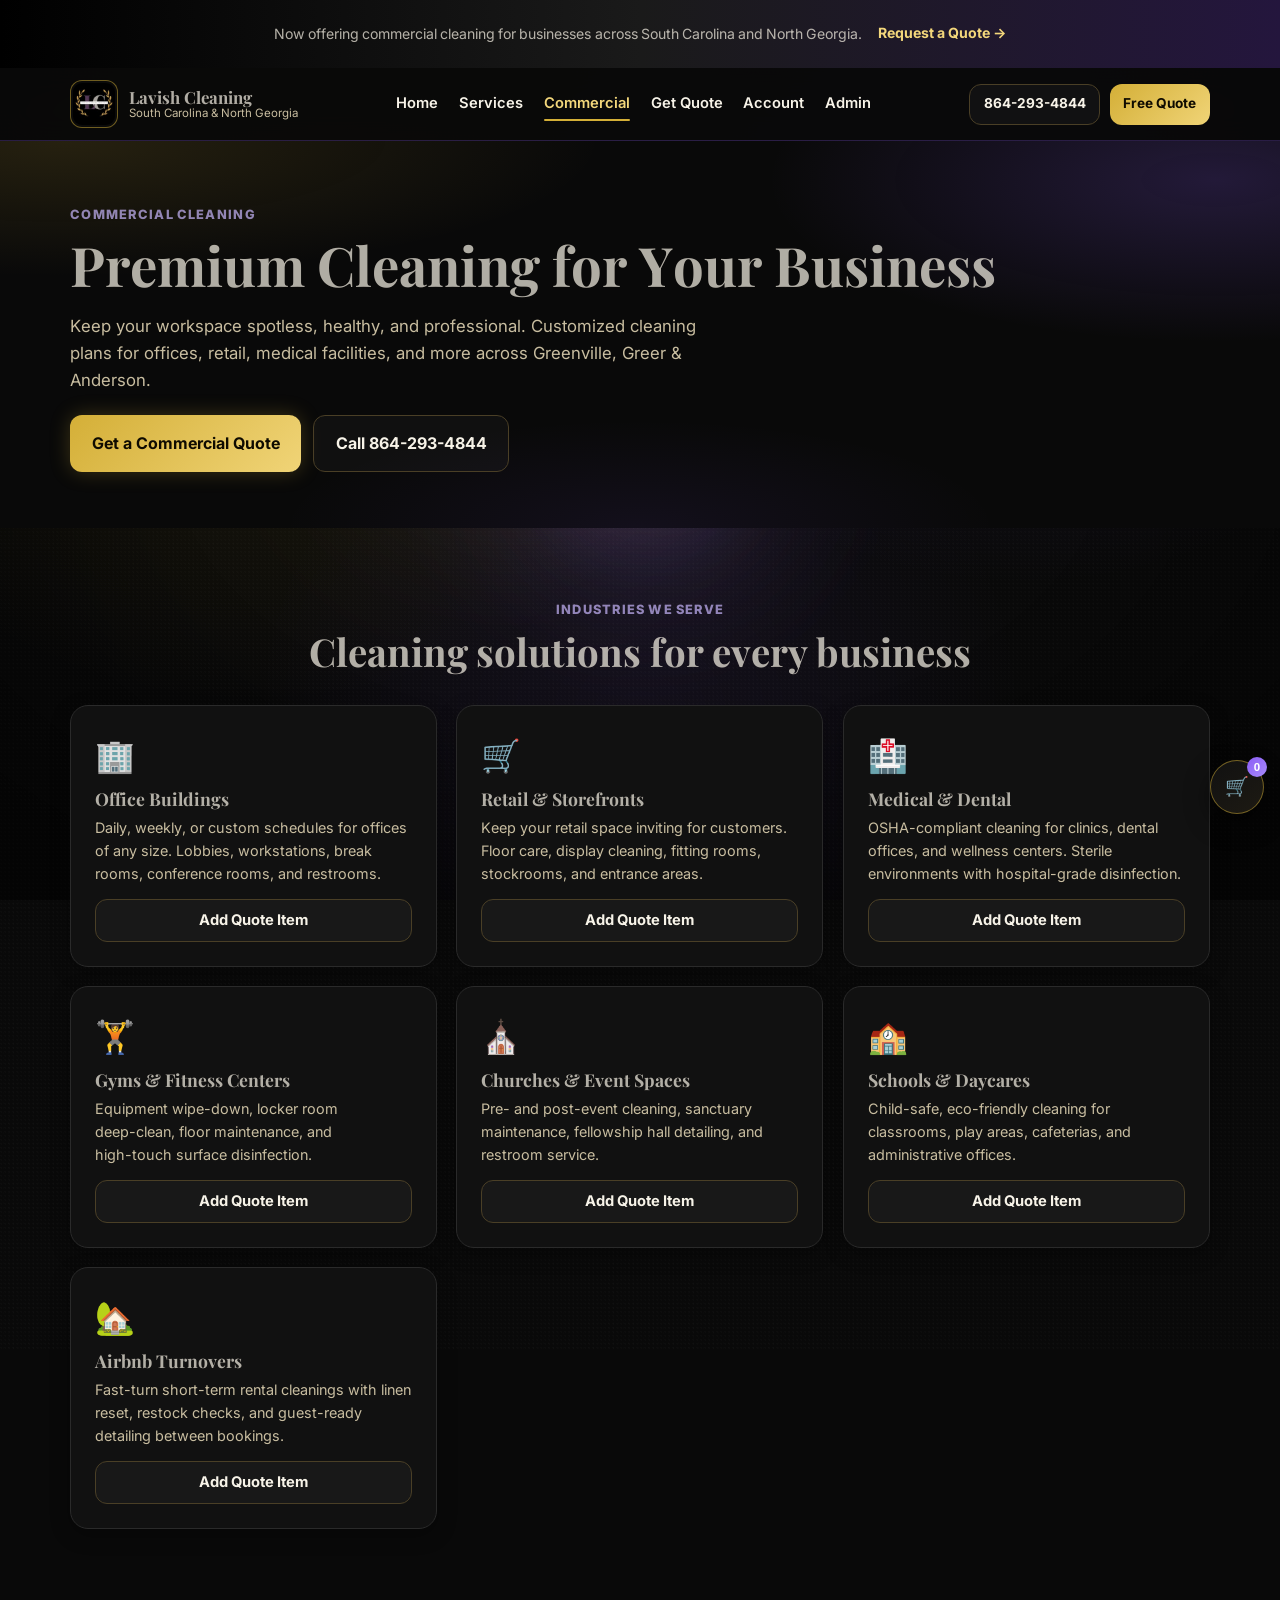
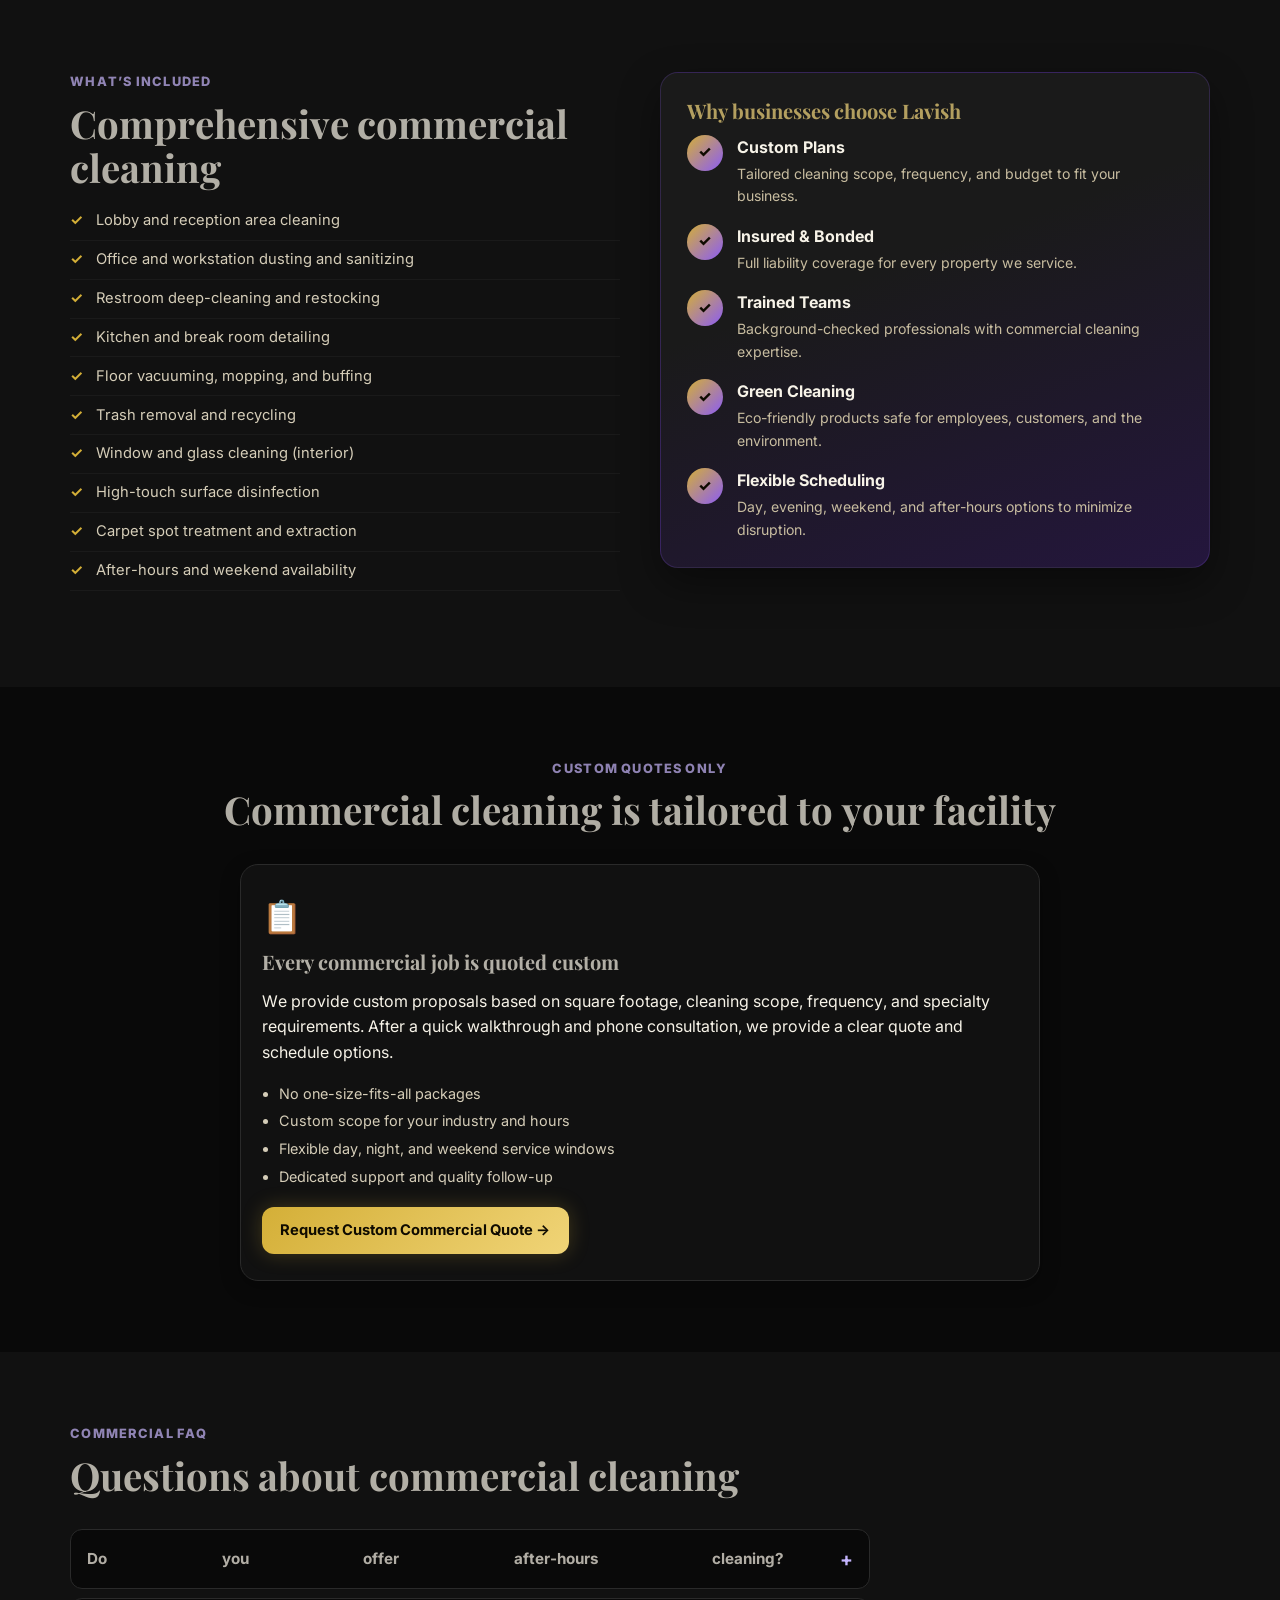
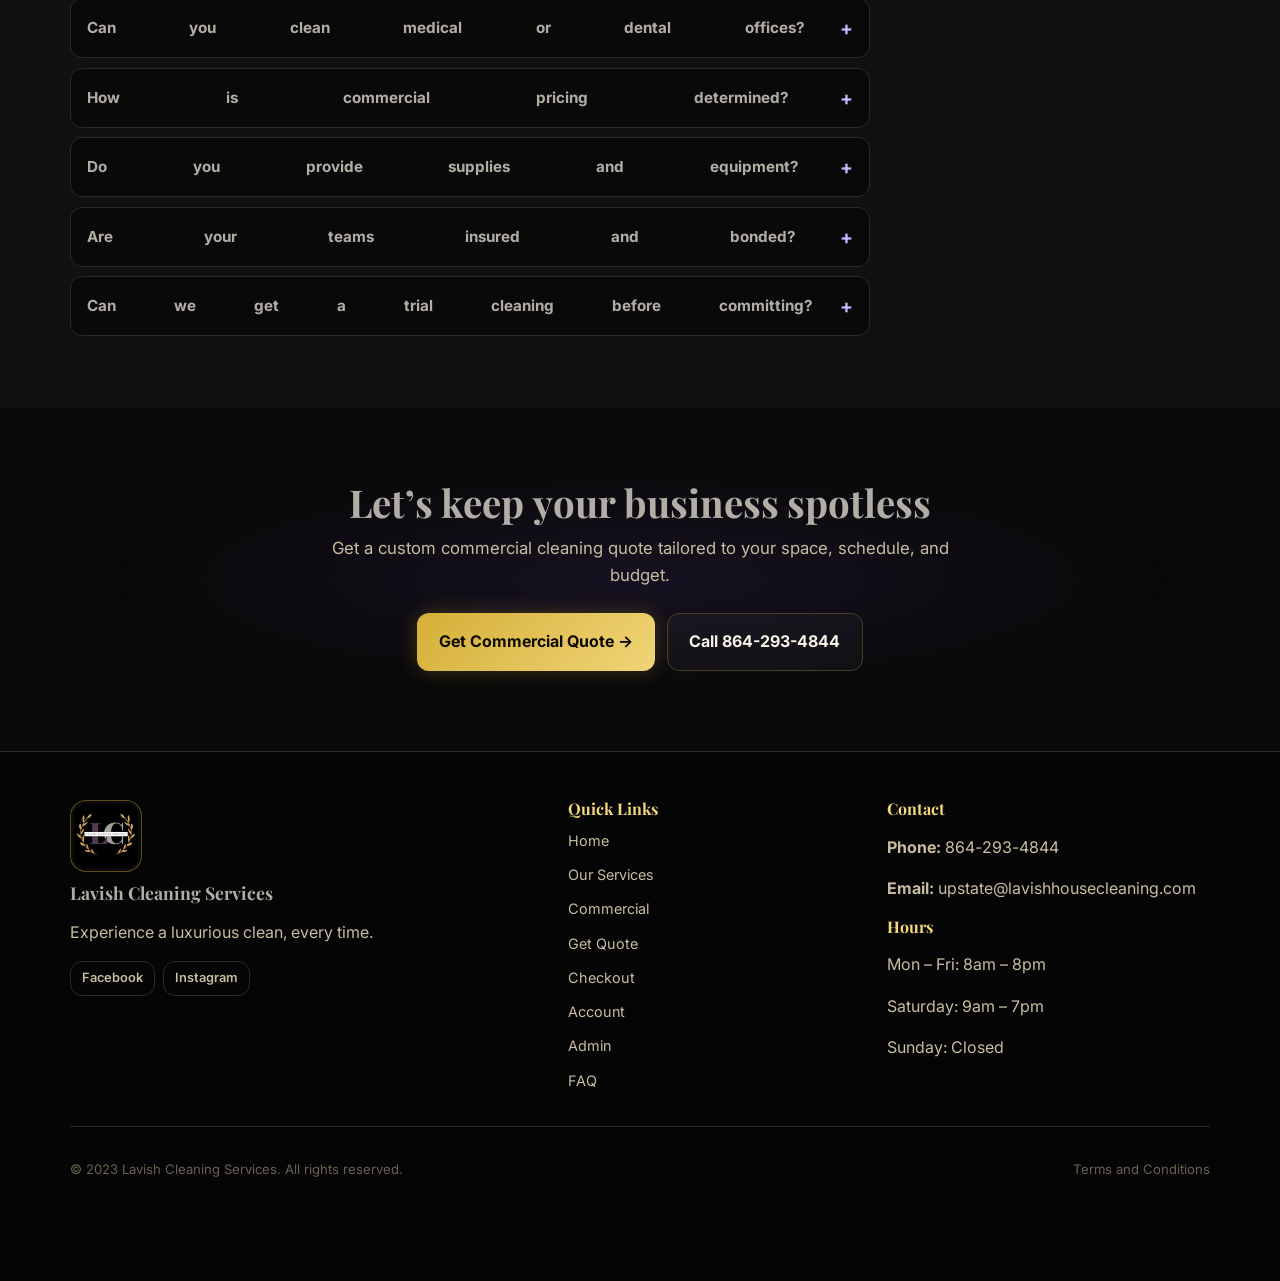
==== commit 1715cff6: "auth admin" ====
--- a/commercial.html
+++ b/commercial.html
@@ -6,6 +6,7 @@
     <title>Commercial Cleaning | Lavish Cleaning Services</title>
     <meta name="description" content="Professional commercial cleaning services in South Carolina and North Georgia. Offices, retail, medical facilities, gyms, churches, and more with custom quotes." />
     <meta name="theme-color" content="#090909" />
+    <link rel="icon" type="image/svg+xml" href="./assets/favicon.svg" />
     <link rel="preconnect" href="https://fonts.googleapis.com" />
     <link rel="preconnect" href="https://fonts.gstatic.com" crossorigin />
     <link href="https://fonts.googleapis.com/css2?family=Playfair+Display:wght@600;700;800&family=Inter:wght@400;500;600;700;800&display=swap" rel="stylesheet" />
@@ -30,6 +31,8 @@
           <a href="./services.html">Services</a>
           <a href="./commercial.html" class="nav-active">Commercial</a>
           <a href="./quote.html">Get Quote</a>
+          <a href="./account.html">Account</a>
+          <a href="./admin.html">Admin</a>
         </nav>
         <div class="nav-cta">
           <a class="btn btn-ghost btn-sm" href="tel:+18642934844">864-293-4844</a>
@@ -226,7 +229,7 @@
         <div>
           <h4>Quick Links</h4>
           <nav class="footer-nav">
-            <a href="./index.html">Home</a><a href="./services.html">Our Services</a><a href="./commercial.html">Commercial</a><a href="./quote.html">Get Quote</a><a href="./services.html#faq">FAQ</a>
+            <a href="./index.html">Home</a><a href="./services.html">Our Services</a><a href="./commercial.html">Commercial</a><a href="./quote.html">Get Quote</a><a href="./checkout.html">Checkout</a><a href="./account.html">Account</a><a href="./admin.html">Admin</a><a href="./services.html#faq">FAQ</a>
           </nav>
         </div>
         <div>
--- a/styles.css
+++ b/styles.css
@@ -753,6 +753,98 @@
 
 .honeypot { position: absolute; left: -9999px; opacity: 0; }
 
+/* ---- CHECKOUT + ACCOUNT ---- */
+.checkout-grid {
+  display: grid;
+  grid-template-columns: 1.05fr 0.95fr;
+  gap: 1.2rem;
+  align-items: start;
+}
+
+.account-grid {
+  display: grid;
+  grid-template-columns: 0.42fr 0.58fr;
+  gap: 1.2rem;
+  align-items: start;
+}
+
+.mock-card-slot {
+  border: 1px dashed rgba(139, 92, 246, 0.5);
+  border-radius: var(--radius-sm);
+  padding: 0.9rem;
+  text-align: center;
+  color: var(--purple-soft);
+  font-weight: 700;
+  background: rgba(139, 92, 246, 0.08);
+}
+
+.checkout-items-list {
+  list-style: none;
+  margin: 0;
+  padding: 0;
+  display: grid;
+  gap: 0.45rem;
+  margin-bottom: 0.8rem;
+}
+
+.account-nav-list {
+  display: grid;
+  gap: 0.5rem;
+}
+
+.account-tab-btn {
+  border: 1px solid var(--line);
+  background: rgba(255, 255, 255, 0.02);
+  color: var(--text);
+  border-radius: var(--radius-sm);
+  padding: 0.68rem 0.8rem;
+  text-align: left;
+  font-weight: 700;
+  cursor: pointer;
+  transition: var(--transition);
+}
+
+.account-tab-btn:hover,
+.account-tab-btn.is-active {
+  border-color: rgba(139, 92, 246, 0.5);
+  background: rgba(139, 92, 246, 0.14);
+  color: var(--purple-soft);
+}
+
+.account-panel { display: none; }
+.account-panel.is-active { display: block; }
+
+.admin-stats-grid {
+  display: grid;
+  grid-template-columns: repeat(4, minmax(0, 1fr));
+  gap: 0.8rem;
+}
+
+.admin-orders-table {
+  width: 100%;
+  border-collapse: collapse;
+  min-width: 780px;
+}
+
+.admin-orders-table th,
+.admin-orders-table td {
+  border-bottom: 1px solid var(--line);
+  padding: 0.65rem;
+  text-align: left;
+  vertical-align: top;
+  font-size: 0.86rem;
+}
+
+.admin-orders-table th {
+  color: var(--brand-light);
+  font-weight: 700;
+}
+
+.admin-actions-cell {
+  display: grid;
+  gap: 0.3rem;
+}
+
 /* ---- FAQ ---- */
 .faq { background: var(--surface); }
 .faq-list { display: grid; gap: 0.6rem; max-width: 800px; }
@@ -1297,13 +1389,14 @@
     gap: 1.5rem; font-size: 1.3rem;
   }
 
-  .hero-grid, .card-grid, .review-grid, .split-grid, .quote-grid, .footer-grid,
+  .hero-grid, .card-grid, .review-grid, .split-grid, .quote-grid, .checkout-grid, .account-grid, .footer-grid,
   .service-detail-grid, .commercial-grid, .steps-row, .addon-showcase {
     grid-template-columns: 1fr;
   }
   .hero-points { grid-template-columns: 1fr; }
   .field-row, .field-row-3 { grid-template-columns: 1fr; }
   .addon-grid { grid-template-columns: 1fr; }
+  .admin-stats-grid { grid-template-columns: 1fr 1fr; }
   .footer-bottom { flex-direction: column; gap: 0.5rem; text-align: center; }
 }
 
